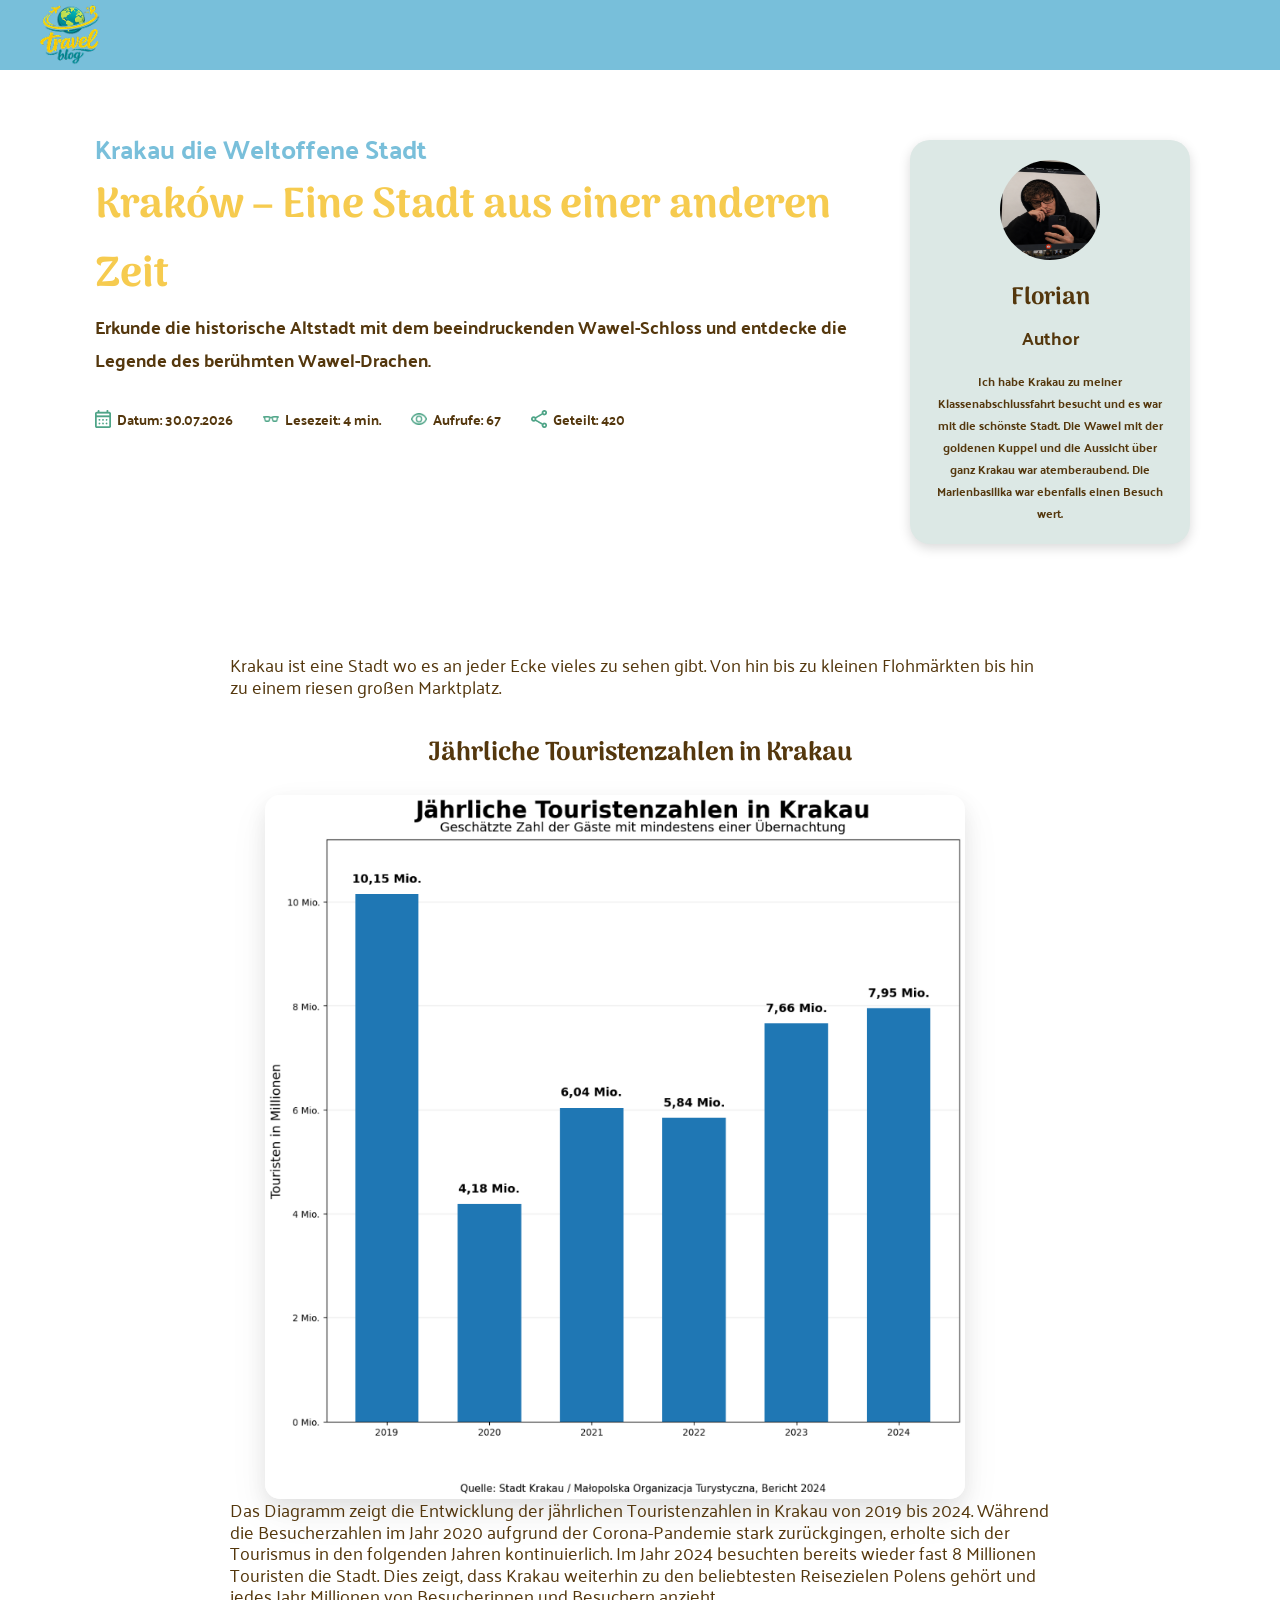
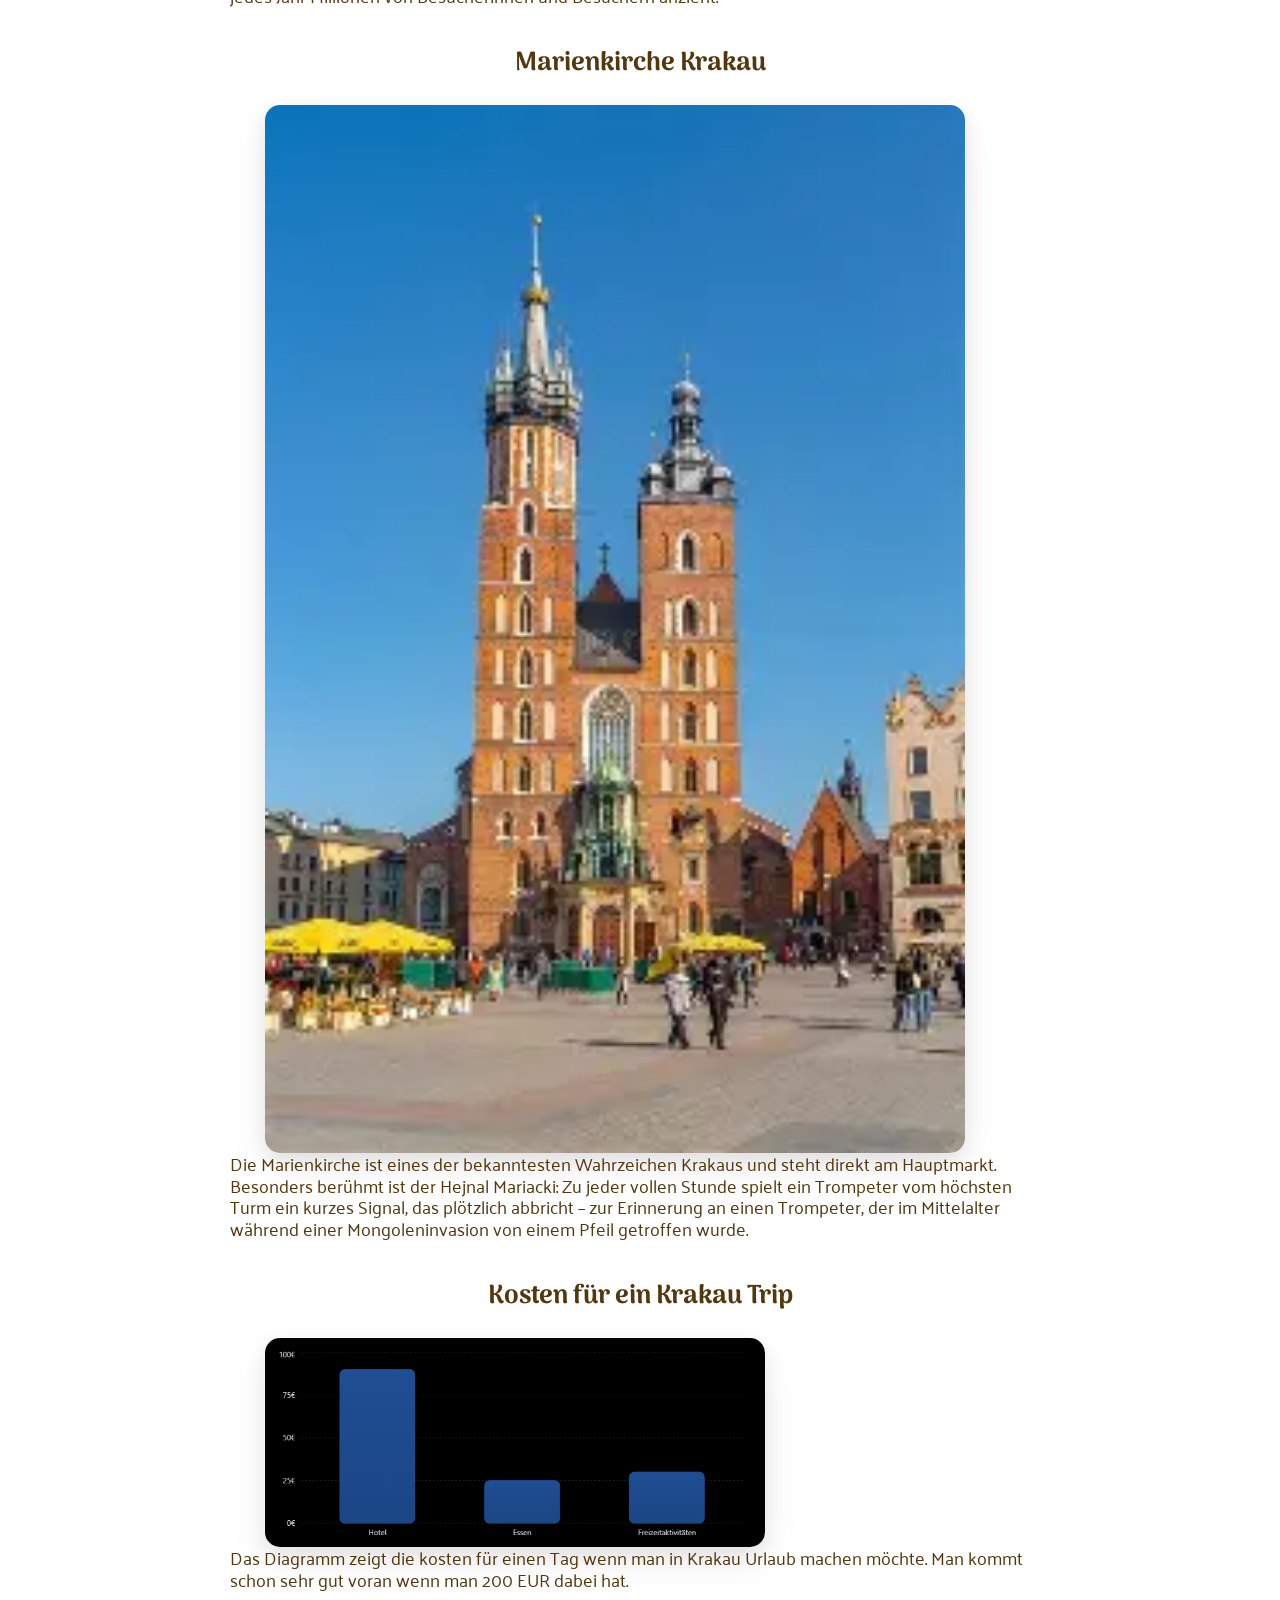
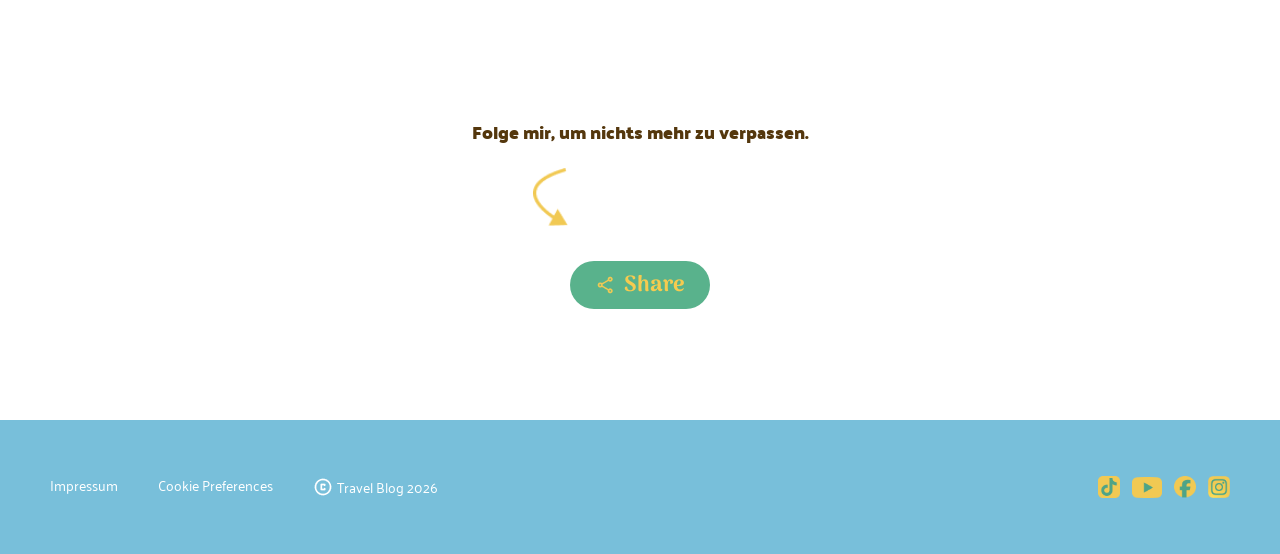
==== flo.html @ 86ec344c "changed flo css und html" ====
<!DOCTYPE html>
<html lang="de">


<header>
    <meta charset="UTF-8">
    <meta name="viewport" content="width=device-width, initial-scale=1.0">
    <title>Krackau</title>

    <link rel="stylesheet" href="flo.css">

    <img src="./assets/icons/travel-logo.png" alt="travel-logo">
    
    <nav class="header-nav">
        <a href="#highlights">Highlights</a>
        <a href="#help">FAQ</a>
        <a href="#contact">Kontakt</a>
    </nav>
</header>

<body>

    <div class="top-content">

        <section class="info-section">

            <div class="krakaow">
                <p>Krakau die Weltoffene Stadt</p>
            </div>

            <div class="krakow-info">
                <h1>Kraków – Eine Stadt aus einer anderen Zeit</h1>

                <p>
                    Erkunde die historische Altstadt mit dem
                    beeindruckenden Wawel-Schloss und entdecke die Legende des
                    berühmten Wawel-Drachen.
                </p>
            </div>

            <div class="info">

                <div class="datum">
                    <img src="./assets/icons/calendar_month.png" alt="">
                    <span>Datum: 30.07.2026</span>
                </div>

                <div class="lesezeit">
                    <img src="./assets/icons/eyeglasses_2.png" alt="">
                    <span>Lesezeit: 4 min.</span>
                </div>

                <div class="aufrufe">
                    <img src="./assets/icons/visibility.png" alt="">
                    <span>Aufrufe: 67</span>
                </div>

                <div class="geteilt">
                    <img src="./assets/icons/sharegreen.png" alt="">
                    <span>Geteilt: 420</span>
                </div>

            </div>

        </section>

        <div class="author-card">

            <img src="./assets/img/fk.png" alt="Autor">

            <h2>Florian</h2>

            <p class="author-job">Author</p>

            <p class="author-text">
                Ich habe Krakau zu meiner Klassenabschlussfahrt besucht und es war mit die schönste Stadt. Die Wawel mit
                der goldenen Kuppel und die Aussicht über ganz Krakau war atemberaubend. Die Marienbasilika war
                ebenfalls
                einen Besuch wert.
            </p>

        </div>

    </div>

    <main class="reisebericht">

        <p>
            Krakau ist eine Stadt wo es an jeder Ecke vieles zu sehen gibt. Von hin bis zu kleinen Flohmärkten bis hin
            zu einem riesen großen Marktplatz.
        </p>

        <h2>Jährliche Touristenzahlen in Krakau</h2>

        <img class="reisebild-one" src="./assets/img/diagram-polen.png" alt="Diagramm zu den Regenzeiten">

        <p>
            Das Diagramm zeigt die Entwicklung der jährlichen Touristenzahlen in Krakau von 2019 bis 2024. Während die
            Besucherzahlen im Jahr 2020 aufgrund der Corona-Pandemie stark zurückgingen, erholte sich der Tourismus in
            den folgenden Jahren kontinuierlich. Im Jahr 2024 besuchten bereits wieder fast 8 Millionen Touristen die
            Stadt. Dies zeigt, dass Krakau weiterhin zu den beliebtesten Reisezielen Polens gehört und jedes Jahr
            Millionen von Besucherinnen und Besuchern anzieht.
        </p>

        <h2>Marienkirche Krakau</h2>
        <img class="reisebild-two" src="./assets/img/kirche.webp" alt="Beliebte Strandaktivitäten">
        <p>
            Die Marienkirche ist eines der bekanntesten Wahrzeichen Krakaus und steht direkt am Hauptmarkt. Besonders
            berühmt ist der Hejnal Mariacki: Zu jeder vollen Stunde spielt ein Trompeter vom höchsten Turm ein kurzes
            Signal, das plötzlich abbricht – zur Erinnerung an einen Trompeter, der im Mittelalter während einer
            Mongoleninvasion von einem Pfeil getroffen wurde.
        </p>

        <h2>Kosten für ein Krakau Trip</h2>
        <img class="reisebild-three" src="./assets/img/diagram-kosten.png" alt="Unterkunftskosten">

        <p>
            Das Diagramm zeigt die kosten für einen Tag wenn man in Krakau Urlaub machen möchte. Man kommt schon sehr
            gut voran wenn man 200 EUR dabei hat.
        </p>

    </main>

    <main>
        <div class="share-section">

            <h2 class="share-title">
                Folge mir, um nichts mehr zu verpassen.
            </h2>

            <div class="share-arrow">
                <img src="./assets/icons/pfeil.png" alt="Pfeil">
            </div>

            <input type="checkbox" id="share-toggle">

            <label for="share-toggle" class="share-button">
                <img src="./assets/icons/share.png" alt="Share">
                <span>Share</span>
            </label>

            <div class="social-icons">

                <a href="https://www.linkedin.com/" target="_blank" class="social-link">
                    LinkedIn
                </a>

                <a href="https://wa.me/" target="_blank" class="social-link">
                    WhatsApp
                </a>

            </div>

        </div>

    </main>


    <footer class="footer-mob">

        <div class="footer-text">
            <p>Impressum</p>

            <p>Cookie Preferences</p>

            <p class="copyright-text">
                <img src="./assets/icons/copyright.png" alt="Copyright">

                Travel Blog 2026
            </p>
        </div>

        <div class="social-icons-one">
            <img src="./assets/icons/Tiktok_icon 1.png" alt="tikTok">

            <img class="youtube" src="./assets/icons/youtube.png" alt="YouTube">

            <img src="./assets/icons/facebook.png" alt="Facebook">

            <img src="./assets/icons/Instagram_logo_2016 1.png" alt="Instagram">
        </div>

    </footer>

    <footer class="footer">
        <div class="icons">

            <a href="#home">
                <img src="./assets/icons/Home-mobile.png" alt="Startseite">
            </a>

            <a href="#highlights">
                <img src="./assets/icons/rocket_launch-mobile.png" alt="Höhepunkte">
            </a>

            <a href="#help">
                <img src="./assets/icons/live_help-mobile.png" alt="Häufige Fragen">
            </a>

            <a href="#contact">
                <img src="./assets/icons/person_pin-mobile.png" alt="Kontakt">
            </a>

        </div>
    </footer>


</body>

</html>
---- flo.css ----
@font-face {
    font-family: "Arima";
    src: url("./assets/fonts/arima-v7-latin-700.woff2") format("woff2");
    font-style: normal;
    font-weight: 700;
}

@font-face {
    font-family: "Palanquin Dark";
    src: url("./assets/fonts/palanquin-dark-v17-latin-regular.woff2") format("woff2");
    font-style: normal;
    font-weight: 400;
}

@font-face {
    font-family: "Palanquin Dark";
    src: url("./assets/fonts/palanquin-dark-v17-latin-700.woff2") format("woff2");
    font-style: normal;
    font-weight: 700;
}

@font-face {
    font-display: swap;
    font-family: "Palanquin";
    font-style: normal;
    font-weight: 400;
    src: url('./assets/fonts/palanquin-v17-latin-regular.woff2') format('woff2');
}



* {
    margin: 0;
    box-sizing: border-box;
}



body {
    padding-bottom: 88px;
}



html {
    scroll-behavior: smooth;
}

header {
    background-color: rgba(75, 169, 206, 0.747);
    height: 70px;
    display: flex;
    align-items: center;
    justify-content: center;
    width: 100vh;
}

header img {
    width: 56px;
    height: 56px;
}



.info-section {
    display: flex;
    align-items: flex-start;
    max-width: 370px;
    flex-direction: column;
    margin-top: 15px;
    margin-left: 5px;
}

.krakaow {
    color: rgba(75, 169, 206, 0.747);
    font-family: "Palanquin Dark";
    font-weight: 300;
    font-size: 20px;
}

.krakow-info h1 {
    color: #f6cb4f;
    font-family: "Arima";
    font-style: normal;
    font-weight: 700;
    font-size: 30px;
}

.krakow-info p {
    color: #54370D;
    font-family: "Palanquin Dark";
    font-weight: 400;
    font-size: 14px;
    font-style: normal;
}

.info {
    display: flex;
    flex-wrap: wrap;
    margin-top: 30px;
    color: #54370D;
    font-family: "Palanquin Dark";
    font-weight: 400;
    font-size: 10px;
    gap: 12px 20px;
}

.datum,
.lesezeit,
.aufrufe,
.geteilt {
    display: flex;
    align-items: center;
}

.datum img,
.lesezeit img,
.aufrufe img,
.geteilt img {
    width: 16px;
    height: 18px;
    margin-right: 6px;
    object-fit: contain;
}

.author-card {
    width: 340px;
    margin: 30px auto;
    background-color: #dce8e5;
    border-radius: 20px;
    margin-top: 30px;
    padding: 16px 8px 16px 8px;
    text-align: center;
    gap: 16px;
    align-self: center;
    box-shadow: 0 4px 12px rgba(0, 0, 0, 0.15);
}

.author-card img {
    width: 110px;
    height: 110px;
    border-radius: 50%;
}

.author-card h2 {
    margin-top: 14px;
    font-family: "Arima";
    font-size: 22px;
    color: #54370D;
}

.author-job {
    font-family: "Palanquin Dark";
    font-size: 18px;
    color: #54370D;
    margin-top: 4px;
}

.author-text {
    margin-top: 16px;
    font-family: "Palanquin Dark";
    font-size: 10px;
    color: #54370D;
}

.reisebericht {
    width: 100%;
    max-width: 375px;
    margin: auto;
    padding: 20px 16px;
}

.reisebericht p {
    font-size: 12px;
    margin-bottom: 18px;
}

.reisebericht h2 {
    font-size: 14px;
    text-align: center;
    margin-bottom: 14px;
}

.reisebild {
    display: block;
    width: 100%;
    border-radius: 18px;
    margin-bottom: 20px;
}

.reisebild-one {
    height: 232px;
    width: 345px;
    box-shadow:
        0 8px 20px rgba(0, 0, 0, 0.08),
        0 16px 40px rgba(0, 0, 0, 0.06);
    border-radius: 15px;
    margin-bottom: 15px;
}

.reisebild-two {
    display: flex;
    align-items: center;
    padding-left: 25%;
    padding-top: 30px;
    box-shadow:
        0 8px 20px rgba(0, 0, 0, 0.08),
        0 16px 40px rgba(0, 0, 0, 0.06);
    border-radius: 15px;
    margin-bottom: 15px;
}

.reisebild-three {
    width: 200px;
    height: 150px;
    display: flex;
    margin-bottom: 15px;
    padding-left: 10%;
    margin-top: 40px;
    margin-left: 50px;
    box-shadow:
        0 8px 20px rgba(0, 0, 0, 0.08),
        0 16px 40px rgba(0, 0, 0, 0.06);
    border-radius: 15px;
}

.reisebericht p {
    font-family: "Palanquin";
    font-size: 16px;
    color: #54370D;
    font-weight: 400;
    line-height: 120%;
}

.reisebericht h2 {
    font-family: "Arima";
    font-size: 20px;
    color: #54370D;
    font-weight: 600;
}

.share-section {
    margin-top: 40px;
    text-align: center;
}

.share-title {
    font-family: "Palanquin Dark";
    color: #54370D;
    font-size: 16px;
    margin-bottom: 20px;
}

#share-toggle {
    display: none;
}

.share-button {
    width: 140px;
    height: 48px;
    background: #59B28C;
    border-radius: 30px;

    display: flex;
    align-items: center;
    justify-content: center;
    gap: 8px;

    margin: 60px auto;

    transition: .3s;
}

.share-button img {
    width: 20px;
    height: 20px;
}

.share-button span {
    color: #F6CB4F;
    font-family: "Arima";
    font-size: 22px;
}

.social-icons {
    display: flex;
    justify-content: center;
    gap: 18px;

    margin-top: 15px;

    opacity: 0;
    transform: translateY(-15px);
    pointer-events: none;

    transition: .3s;
}

.social-icons a {
    font-family: "Arima";
}

.social-item {
    text-decoration: none;
    color: #84b259;
    font-weight: bold;
}

.social-icons img:hover {
    transform: scale(1.15);
}

#share-toggle:checked~.social-icons {
    opacity: 1;
    transform: translateY(0);
}

.share-section {
    margin-top: 40px;
    text-align: center;
    position: relative;
}

.share-arrow {
    display: flex;
    padding-left: 300px;

}

.share-arrow img {
    width: 30px;
}

.footer {
    position: fixed;
    right: 0;
    bottom: 0;
    left: 0;
    z-index: 1000;

    width: 100%;
    height: 88px;
    background-color: #f6cb4f;

    display: flex;
    align-items: center;
    justify-content: center;
}

.icons {
    display: flex;
    align-items: center;
    justify-content: center;
    gap: 25px;
}

.icons a {
    width: 40px;
    height: 40px;
}

.icons img {
    width: 40px;
    height: 40px;
    display: block;
    object-fit: contain;
}

.footer-mob {
    width: 100%;

    min-height: 134px;
    margin: 0 auto;
    padding: 30px 24px;

    background-color: rgba(75, 169, 206, 0.747);
    color: #ffffff;

    display: flex;
    align-items: flex-end;
    justify-content: space-between;
    gap: 16px;
}

.footer-mob p {
    font-family: "Palanquin";
    font-style: normal;
    font-weight: 400;
}

.footer-text {
    display: flex;
    flex-direction: column;
    gap: 4px;
}

.footer-text p {
    font-size: 16px;
    line-height: 1.2;
}

.copyright-text {
    display: flex;
    align-items: center;
    gap: 4px;
    white-space: nowrap;
}

.copyright-text img {
    width: 20px;
    height: 20px;
    object-fit: contain;
}

.social-icons-one {
    display: flex;
    align-items: center;
    gap: 12px;
}

.social-icons-one img {
    width: 24px;
    height: 24px;
    object-fit: contain;
}

.social-icons-one .youtube {
    width: 32px;
}

@media screen and (min-width: 768px) and (max-width: 1280px) {

    body {
        padding-bottom: 0;
    }

    header {
        width: 100%;
        height: 70px;
        padding: 0 40px;

        display: flex;
        align-items: center;
        justify-content: space-between;
    }

    header img {
        width: 60px;
        height: 60px;
    }

    .header-nav {
        display: none;
        gap: 30px;
    }

    .header-nav a {
        text-decoration: none;
        color: white;
        font-family: "Palanquin Dark";
        font-size: 15px;
    }

    .top-content {
        width: 100%;
        max-width: 1180px;

        margin: 40px auto;

        padding-left: 40px;
        padding-right: 40px;

        display: flex;
        justify-content: space-between;
        align-items: flex-start;

        gap: 50px;
    }

    .info-section {
        width: 70%;
        max-width: none;
        padding: 0;
    }

    .krakaow {
        font-size: 26px;
    }

    .krakow-info h1 {
        font-size: 42px;
    }

    .krakow-info p {
        font-size: 18px;
    }

    .info {
        font-size: 14px;
        gap: 20px 30px;
    }

    .author-card {
        width: 280px;
        padding: 20px;
        flex-shrink: 0;
    }

    .author-card img {
        width: 100px;
        height: 100px;
    }

    .author-card h2 {
        font-size: 24px;
    }

    .author-job {
        font-size: 18px;
    }

    .author-text {
        font-size: 12px;
    }

    .reisebericht {

        width: 100%;
        max-width: 900px;

        margin: auto;

        padding: 40px;
    }

    .reisebericht h2 {
        font-size: 26px;
        margin-bottom: 20px;
        text-align: center;
    }

    .reisebericht p {
        font-size: 18px;
        margin-bottom: 35px;
    }

    .reisebild-one,
    .reisebild-two,
    .reisebild-three {

        display: block;

        width: 100%;
        max-width: 700px;

        height: auto;

        margin: auto 35px;

        padding: 0;
    }

    .reisebild-three {
        max-width: 500px;
    }

    .share-section {

        width: 100%;
        max-width: 900px;

        margin: 50px auto;

        text-align: center;
    }

    .share-title {
        font-size: 18px;
    }

    .share-button {
        margin: 35px auto;
    }

    .share-arrow {

        display: flex;
        justify-content: center;

        padding-left: 0;

        transform: translateX(-90px);
    }

    .share-arrow img {
        width: 35px;
    }

    .footer {
        display: none;
    }

    .footer-mob {

        width: 100%;

        padding: 30px 50px;

        display: flex;
        align-items: center;
        justify-content: space-between;
    }

    .footer-text {

        display: flex;
        flex-direction: row;

        gap: 40px;
    }

    .footer-text p {
        font-size: 14px;
    }

    .social-icons-one img {
        width: 22px;
        height: 22px;
    }

    .social-icons-one .youtube {
        width: 30px;
    }
}

@media screen and (min-width: 1281px) and (max-width: 1440px) {

    body {
        width: 100%;
        padding-bottom: 0;
    }

    header {
        width: 100%;
        height: 90px;

        display: flex;
        align-items: center;
        justify-content: flex-start;

        padding-left: 30px;
        padding-right: 30px;
    }

    header img {
        width: 70px;
        height: 70px;
        flex-shrink: 0;
    }

    .header-nav {
        display: flex;
        align-items: center;

        margin-left: 35px;
        gap: 40px;
    }

    .header-nav a {
        text-decoration: none;
        color: white;
        font-family: "Palanquin Dark";
        font-size: 18px;
    }

    .top-content {
        width: 100%;
        max-width: 1280px;

        margin-left: auto;
        margin-right: auto;
        margin-top: 55px;
        margin-bottom: 50px;

        padding-left: 70px;
        padding-right: 70px;

        display: flex;
        align-items: flex-start;
        justify-content: space-between;
        gap: 65px;
    }

    .info-section {
        width: calc(100% - 370px);
        max-width: none;

        margin-left: 0;
        padding-left: 0;
        padding-right: 0;
    }

    .krakaow {
        font-size: 28px;
    }

    .krakow-info h1 {
        font-size: 50px;
    }

    .krakow-info p {
        font-size: 20px;
    }

    .info {
        margin-top: 25px;
        font-size: 15px;
        gap: 18px 30px;
    }

    .datum img,
    .lesezeit img,
    .aufrufe img,
    .geteilt img {
        width: 18px;
        height: 18px;
    }

    .author-card {
        width: 330px;
        padding: 25px 20px;
        flex-shrink: 0;
    }

    .author-card img {
        width: 120px;
        height: 120px;
    }

    .author-card h2 {
        margin-top: 12px;
        font-size: 28px;
    }

    .author-job {
        margin-top: 5px;
        font-size: 20px;
    }

    .author-text {
        margin-top: 14px;
        font-size: 14px;
    }

    .reisebericht {
        width: 100%;
        max-width: 1100px;

        margin-left: auto;
        margin-right: auto;

        padding-left: 60px;
        padding-right: 60px;
        padding-top: 40px;
        padding-bottom: 50px;
    }

    .reisebericht h2 {
        font-size: 30px;
        text-align: center;

        margin-bottom: 22px;
    }

    .reisebericht p {
        font-size: 20px;
        margin-bottom: 40px;
    }

    .reisebild-one {
        display: block;

        width: 100%;
        max-width: 800px;
        height: auto;

        margin-left: auto;
        margin-right: auto;
        margin-top: 20px;
        margin-bottom: 45px;
    }

    .reisebild-two {
        display: block;

        width: 100%;
        max-width: 750px;
        height: auto;

        margin-left: auto;
        margin-right: auto;
        margin-top: 20px;
        margin-bottom: 45px;
    }

    .reisebild-three {
        display: block;

        width: 100%;
        max-width: 650px;
        height: auto;

        margin-left: auto;
        margin-right: auto;
        margin-top: 20px;
        margin-bottom: 45px;
    }

    .share-section {
        width: 100%;
        max-width: 1100px;

        margin-left: auto;
        margin-right: auto;
        margin-top: 55px;
        margin-bottom: 55px;

        padding-left: 60px;
        padding-right: 60px;

        text-align: center;
    }

    .share-title {
        font-size: 20px;
        margin-bottom: 20px;
    }

    .share-arrow {
        display: flex;
        justify-content: center;
        padding-left: 0;
        transform: translateX(-110px);
    }

    .share-arrow img {
        width: 40px;
    }

    .share-button {
        width: 140px;
        height: 48px;

        margin-left: auto;
        margin-right: auto;
        margin-top: 10px;
        margin-bottom: 20px;
    }

    .share-button span {
        font-size: 22px;
    }

    .footer {
        display: none;
    }

    .footer-mob {
        width: 100%;
        min-height: 110px;

        padding-left: 70px;
        padding-right: 70px;
        padding-top: 30px;
        padding-bottom: 30px;

        align-items: center;
        justify-content: space-between;
    }

    .footer-text {
        display: flex;
        flex-direction: row;
        align-items: center;
        gap: 55px;
        flex-direction: row-reverse;
    }

    .footer-text p {
        font-size: 15px;
    }

    .copyright-text img {
        width: 18px;
        height: 18px;
    }

    .social-icons-one {
        display: flex;
        align-items: center;
        gap: 15px;
    }

    .social-icons-one img {
        width: 24px;
        height: 24px;
    }

    .social-icons-one .youtube {
        width: 32px;
    }

}
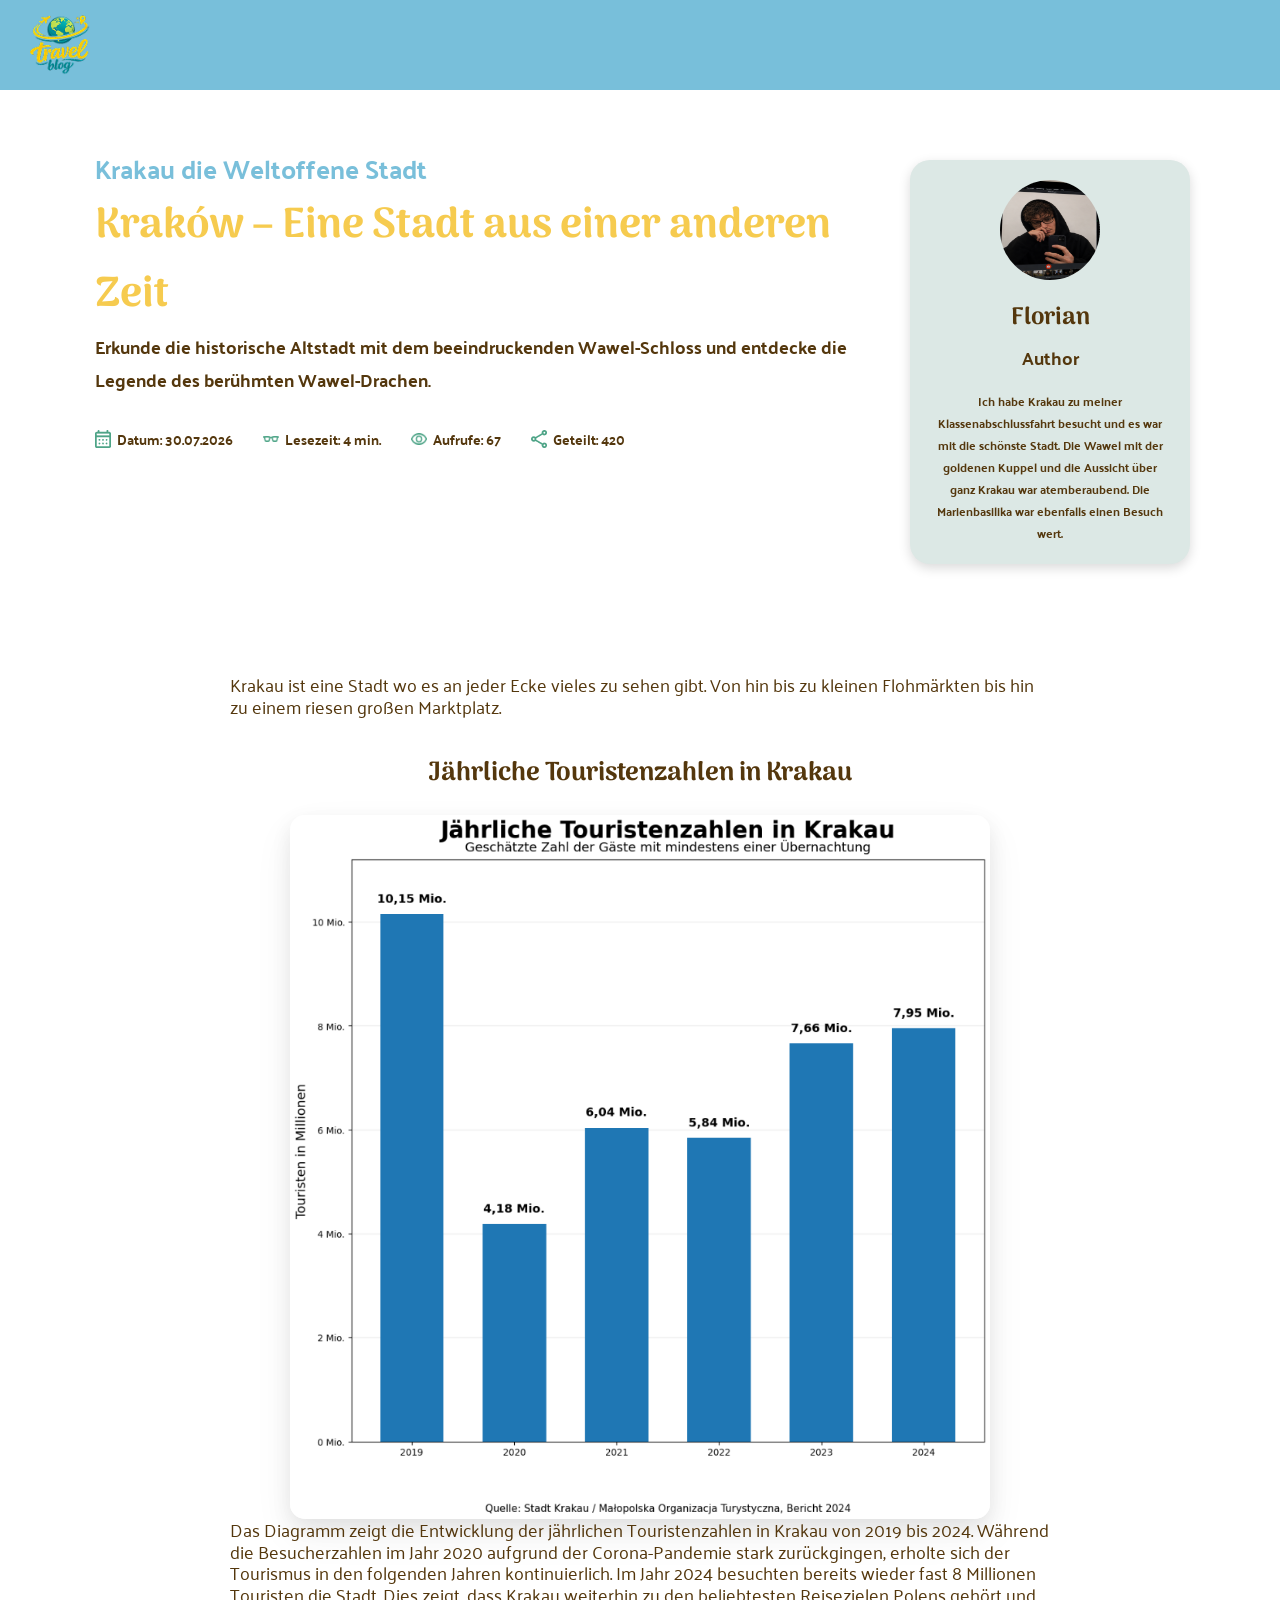
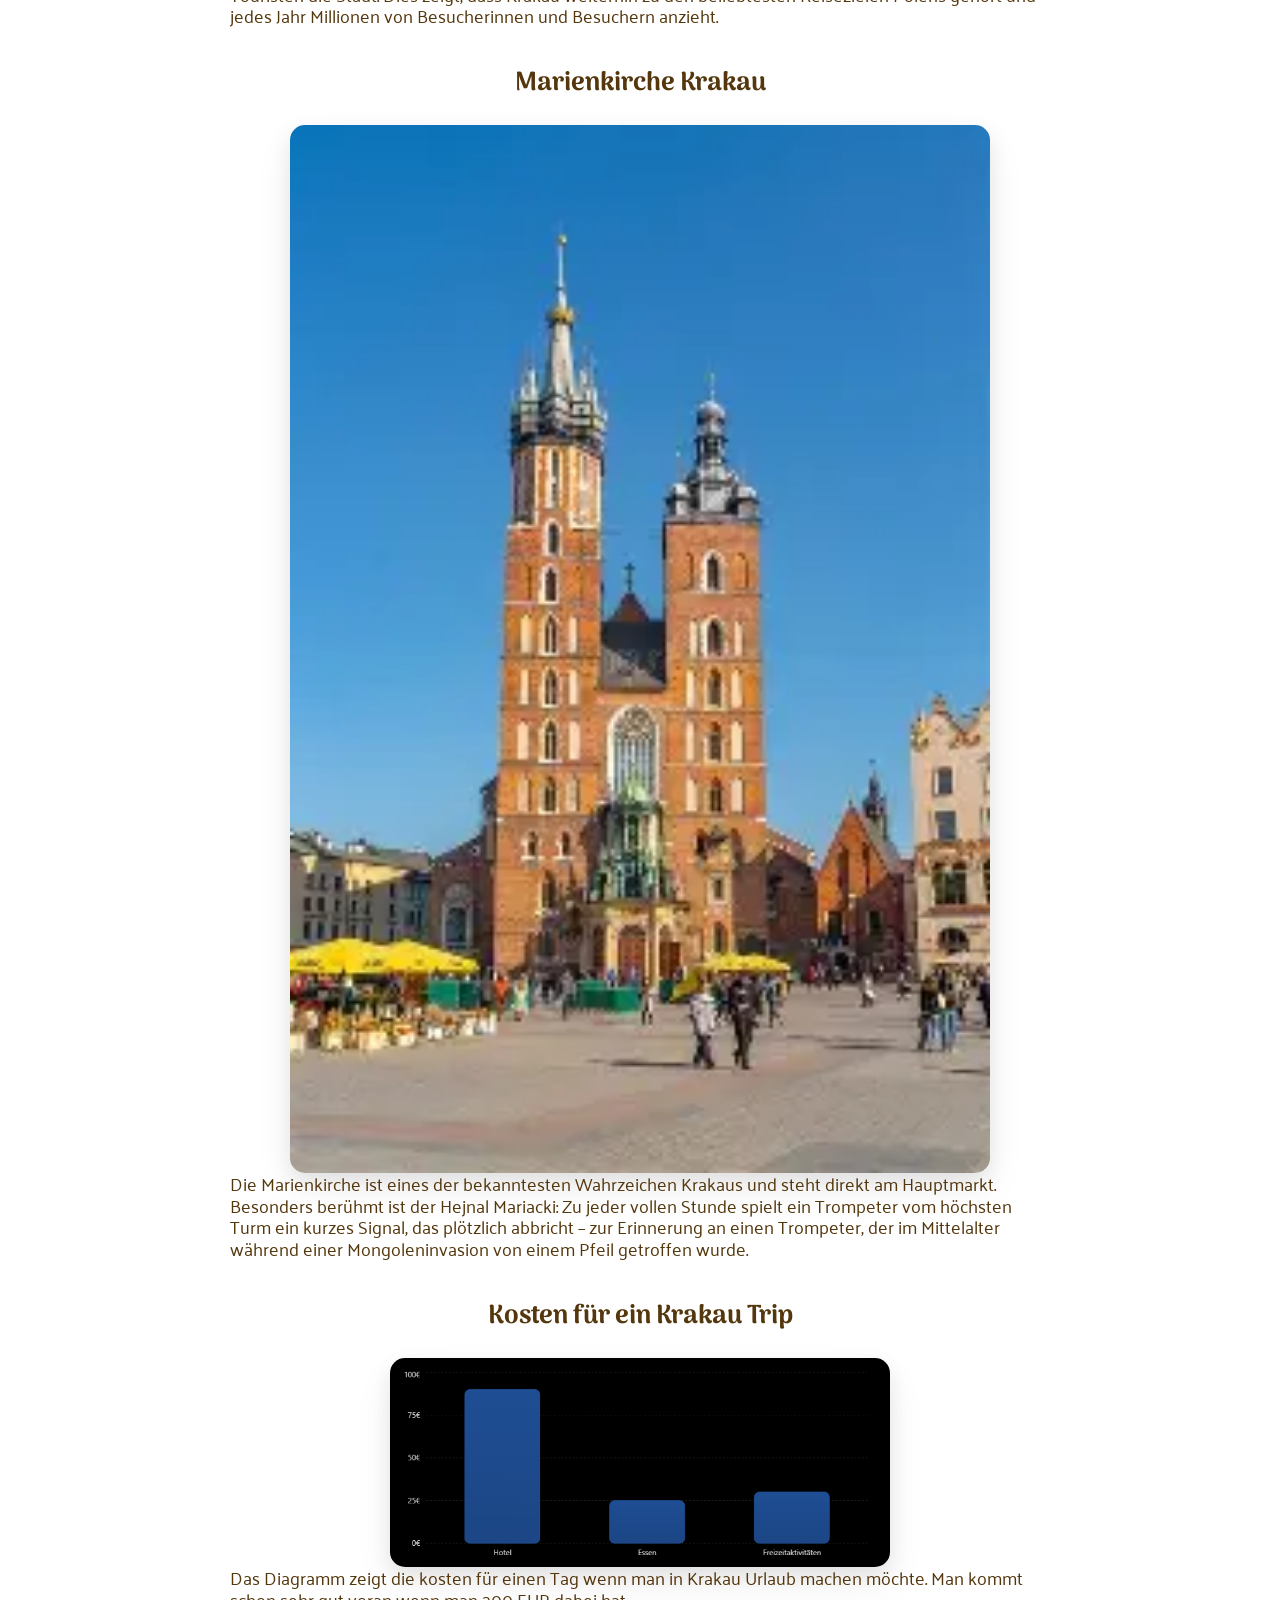
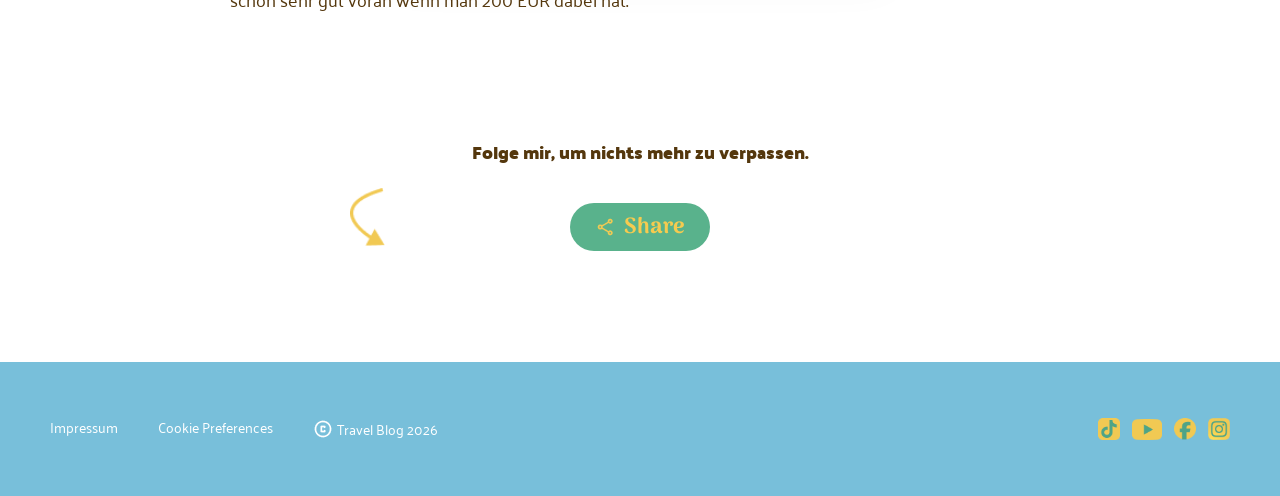
==== commit 12b8f273: "updated Css" ====
--- a/flo.html
+++ b/flo.html
@@ -1,16 +1,19 @@
 <!DOCTYPE html>
 <html lang="de">
 
-
-<header>
+<head>
     <meta charset="UTF-8">
     <meta name="viewport" content="width=device-width, initial-scale=1.0">
     <title>Krackau</title>
 
     <link rel="stylesheet" href="flo.css">
 
+
+</head>
+
+<header>
     <img src="./assets/icons/travel-logo.png" alt="travel-logo">
-    
+
     <nav class="header-nav">
         <a href="#highlights">Highlights</a>
         <a href="#help">FAQ</a>
--- a/flo.css
+++ b/flo.css
@@ -49,10 +49,15 @@
 header {
     background-color: rgba(75, 169, 206, 0.747);
     height: 70px;
+    padding: 32px max(50% - 720px, 120px);
+    width: 100%;
+    height: 90px;
     display: flex;
     align-items: center;
     justify-content: center;
-    width: 100vh;
+    padding-left: 30px;
+    padding-right: 30px;
+    gap: 30px;
 }
 
 header img {
@@ -60,7 +65,13 @@
     height: 56px;
 }
 
-
+.header-nav a {
+    text-decoration: none;
+    color: white;
+    font-family: "Palanquin Dark";
+    font-size: 15px;
+    display: none;
+}
 
 .info-section {
     display: flex;
@@ -168,6 +179,10 @@
     max-width: 375px;
     margin: auto;
     padding: 20px 16px;
+    justify-content: center;
+    align-items: center;
+    display: flex;
+    flex-direction: column;
 }
 
 .reisebericht p {
@@ -182,10 +197,11 @@
 }
 
 .reisebild {
-    display: block;
+    display: flex;
     width: 100%;
     border-radius: 18px;
     margin-bottom: 20px;
+
 }
 
 .reisebild-one {
@@ -201,8 +217,7 @@
 .reisebild-two {
     display: flex;
     align-items: center;
-    padding-left: 25%;
-    padding-top: 30px;
+
     box-shadow:
         0 8px 20px rgba(0, 0, 0, 0.08),
         0 16px 40px rgba(0, 0, 0, 0.06);
@@ -215,7 +230,7 @@
     height: 150px;
     display: flex;
     margin-bottom: 15px;
-    padding-left: 10%;
+
     margin-top: 40px;
     margin-left: 50px;
     box-shadow:
@@ -323,8 +338,8 @@
 
 .share-arrow {
     display: flex;
-    padding-left: 300px;
-
+    position: absolute;
+    left: 250px;
 }
 
 .share-arrow img {
@@ -436,12 +451,13 @@
 
     header {
         width: 100%;
-        height: 70px;
-        padding: 0 40px;
-
+        height: 90px;
         display: flex;
         align-items: center;
-        justify-content: space-between;
+        justify-content: flex-start;
+        padding-left: 30px;
+        padding-right: 30px;
+        gap: 30px
     }
 
     header img {
@@ -449,16 +465,16 @@
         height: 60px;
     }
 
-    .header-nav {
+    /* header-nav {
         display: none;
-        gap: 30px;
-    }
+    } */
 
     .header-nav a {
         text-decoration: none;
         color: white;
         font-family: "Palanquin Dark";
         font-size: 15px;
+        display: none;
     }
 
     .top-content {
@@ -642,14 +658,10 @@
 
     header {
         width: 100%;
-        height: 90px;
-
+        height: 70px;
+        padding: 0 40px;
         display: flex;
         align-items: center;
-        justify-content: flex-start;
-
-        padding-left: 30px;
-        padding-right: 30px;
     }
 
     header img {
@@ -728,7 +740,7 @@
 
     .author-card {
         width: 330px;
-        padding: 25px 20px;
+        padding: 30px 20px;
         flex-shrink: 0;
     }
 
@@ -910,4 +922,287 @@
         width: 32px;
     }
 
+}
+
+@media screen and (min-width: 1441px) {
+
+    .top-content,
+    .reisebericht,
+    .share-section,
+    .footer-mob {
+        width: 100%;
+        max-width: 1440px;
+
+        margin-left: auto;
+        margin-right: auto;
+    }
+
+    .header-content,
+    .page-content,
+    .footer-mob {
+        width: 100%;
+        max-width: 100%;
+        margin: 0 auto;
+        align-items: center;
+    }
+
+    body {
+        width: 100%;
+        padding-bottom: 0;
+    }
+
+    header {
+        width: 100%;
+        height: 90px;
+        display: flex;
+        align-items: center;
+        justify-content: flex-start;
+        padding-left: 30px;
+        padding-right: 30px;
+    }
+
+    header img {
+        width: 70px;
+        height: 70px;
+        flex-shrink: 0;
+    }
+
+    .header-nav {
+        display: flex;
+        align-items: center;
+
+        margin-left: 35px;
+        gap: 40px;
+    }
+
+    .header-nav a {
+        text-decoration: none;
+        color: white;
+        font-family: "Palanquin Dark";
+        font-size: 18px;
+    }
+
+    .top-content {
+        width: 100%;
+        max-width: 1280px;
+
+        margin-left: auto;
+        margin-right: auto;
+        margin-top: 55px;
+        margin-bottom: 50px;
+
+        padding-left: 70px;
+        padding-right: 70px;
+
+        display: flex;
+        align-items: flex-start;
+        justify-content: space-between;
+        gap: 65px;
+    }
+
+    .info-section {
+        width: calc(100% - 370px);
+        max-width: none;
+
+        margin-left: 0;
+        padding-left: 0;
+        padding-right: 0;
+    }
+
+    .krakaow {
+        font-size: 28px;
+    }
+
+    .krakow-info h1 {
+        font-size: 50px;
+    }
+
+    .krakow-info p {
+        font-size: 20px;
+    }
+
+    .info {
+        margin-top: 25px;
+        font-size: 15px;
+        gap: 18px 30px;
+    }
+
+    .datum img,
+    .lesezeit img,
+    .aufrufe img,
+    .geteilt img {
+        width: 18px;
+        height: 18px;
+    }
+
+    .author-card {
+        width: 330px;
+        padding: 30px 20px;
+        flex-shrink: 0;
+    }
+
+    .author-card img {
+        width: 120px;
+        height: 120px;
+    }
+
+    .author-card h2 {
+        margin-top: 12px;
+        font-size: 28px;
+    }
+
+    .author-job {
+        margin-top: 5px;
+        font-size: 20px;
+    }
+
+    .author-text {
+        margin-top: 14px;
+        font-size: 14px;
+    }
+
+    .reisebericht {
+        width: 100%;
+        max-width: 1100px;
+
+        margin-left: auto;
+        margin-right: auto;
+
+        padding-left: 60px;
+        padding-right: 60px;
+        padding-top: 40px;
+        padding-bottom: 50px;
+    }
+
+    .reisebericht h2 {
+        font-size: 30px;
+        text-align: center;
+
+        margin-bottom: 22px;
+    }
+
+    .reisebericht p {
+        font-size: 20px;
+        margin-bottom: 40px;
+    }
+
+    .reisebild-one {
+        display: block;
+
+        width: 100%;
+        max-width: 800px;
+        height: auto;
+
+        margin-left: auto;
+        margin-right: auto;
+        margin-top: 20px;
+        margin-bottom: 45px;
+    }
+
+    .reisebild-two {
+        display: block;
+
+        width: 100%;
+        max-width: 750px;
+        height: auto;
+
+        margin-left: auto;
+        margin-right: auto;
+        margin-top: 20px;
+        margin-bottom: 45px;
+    }
+
+    .reisebild-three {
+        display: block;
+
+        width: 100%;
+        max-width: 650px;
+        height: auto;
+
+        margin-left: auto;
+        margin-right: auto;
+        margin-top: 20px;
+        margin-bottom: 45px;
+    }
+
+    .share-section {
+        width: 100%;
+        max-width: 1100px;
+
+        margin-left: auto;
+        margin-right: auto;
+        margin-top: 55px;
+        margin-bottom: 55px;
+
+        padding-left: 60px;
+        padding-right: 60px;
+
+        text-align: center;
+    }
+
+    .share-title {
+        font-size: 20px;
+        margin-bottom: 20px;
+    }
+
+    .share-arrow {
+        display: flex;
+        justify-content: center;
+        padding-left: 0;
+        transform: translateX(-110px);
+    }
+
+    .share-arrow img {
+        width: 40px;
+    }
+
+    .share-button {
+        width: 140px;
+        height: 48px;
+
+        margin-left: auto;
+        margin-right: auto;
+        margin-top: 10px;
+        margin-bottom: 20px;
+    }
+
+    .share-button span {
+        font-size: 22px;
+    }
+
+    .footer {
+        display: none;
+    }
+
+    .footer-text {
+        display: flex;
+        flex-direction: row;
+        align-items: center;
+        gap: 60px;
+    }
+
+    .footer-text p {
+        font-size: 18px;
+    }
+
+    .copyright-text img {
+        width: 22px;
+        height: 22px;
+    }
+
+    .social-icons-one {
+        display: flex;
+        align-items: center;
+        gap: 18px;
+    }
+
+    .social-icons-one img {
+        width: 30px;
+        height: 30px;
+    }
+
+    .social-icons-one .youtube {
+        width: 38px;
+        height: auto;
+    }
 }
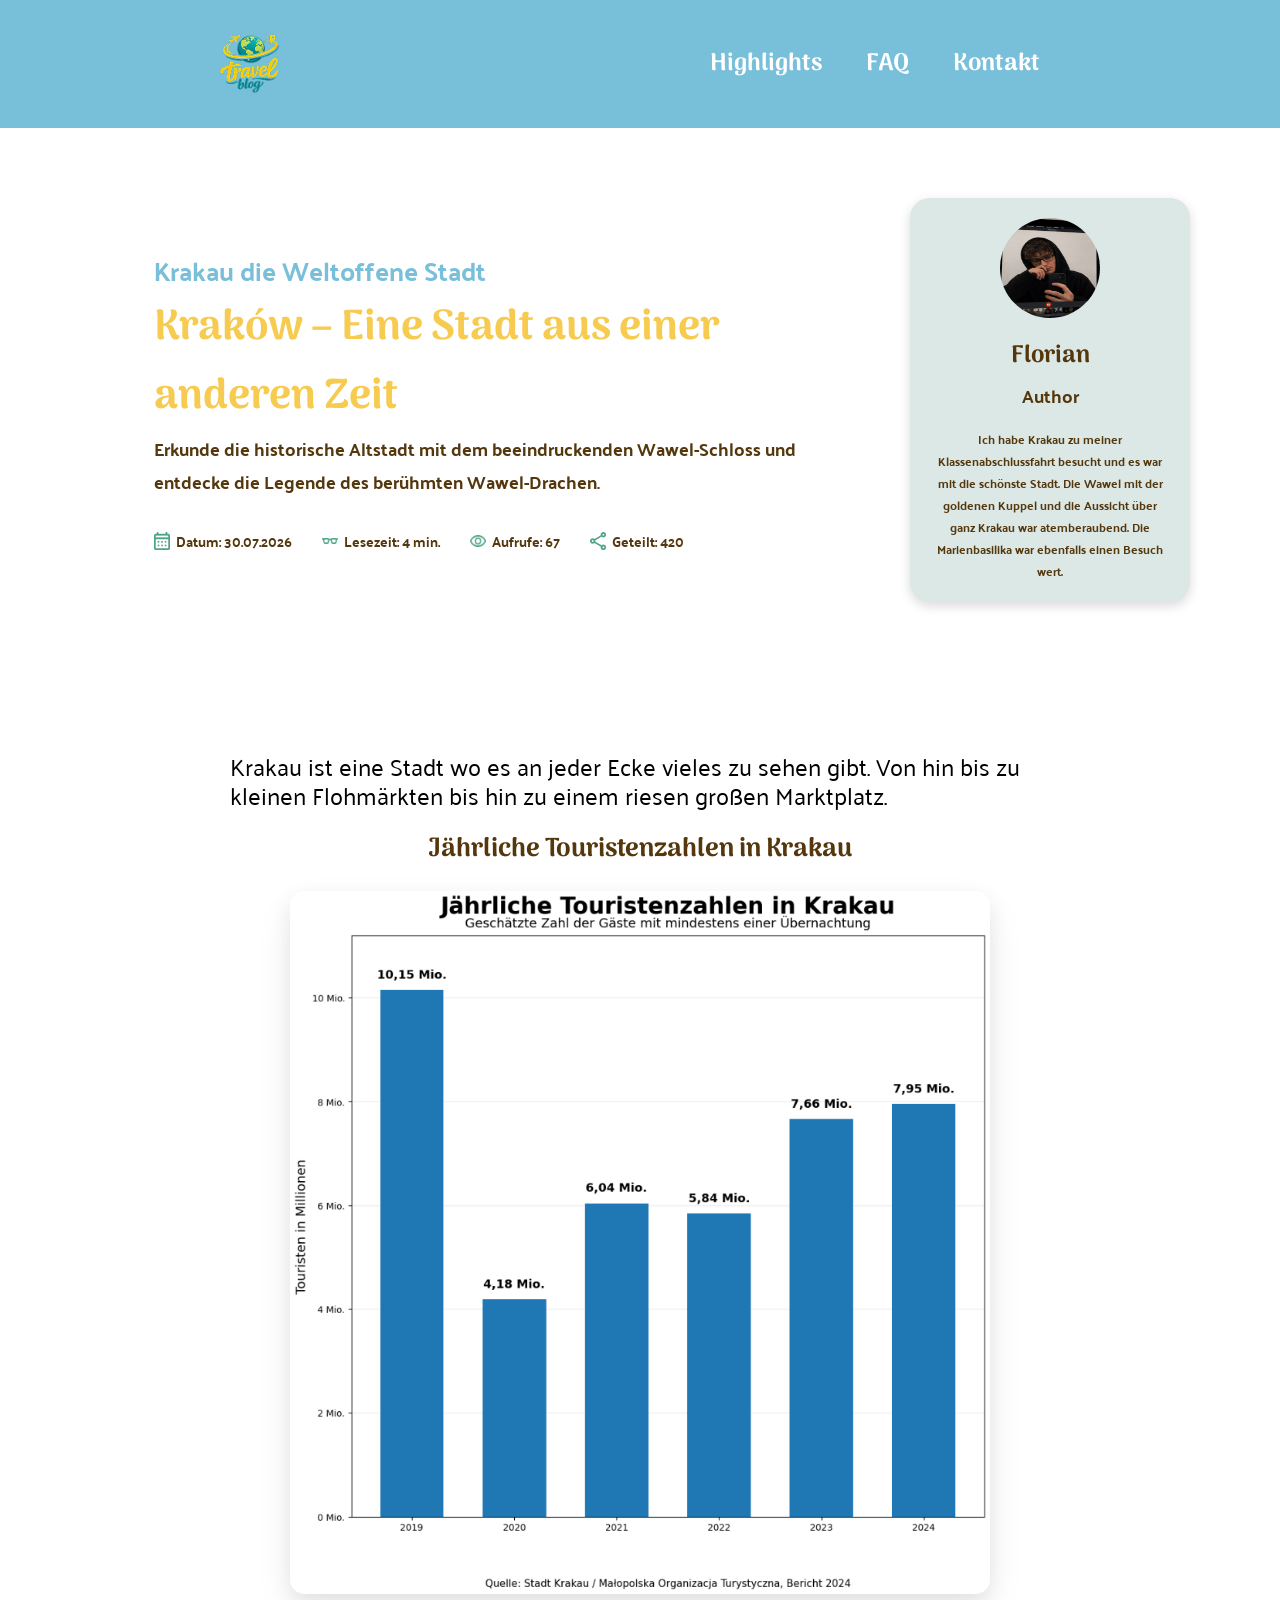
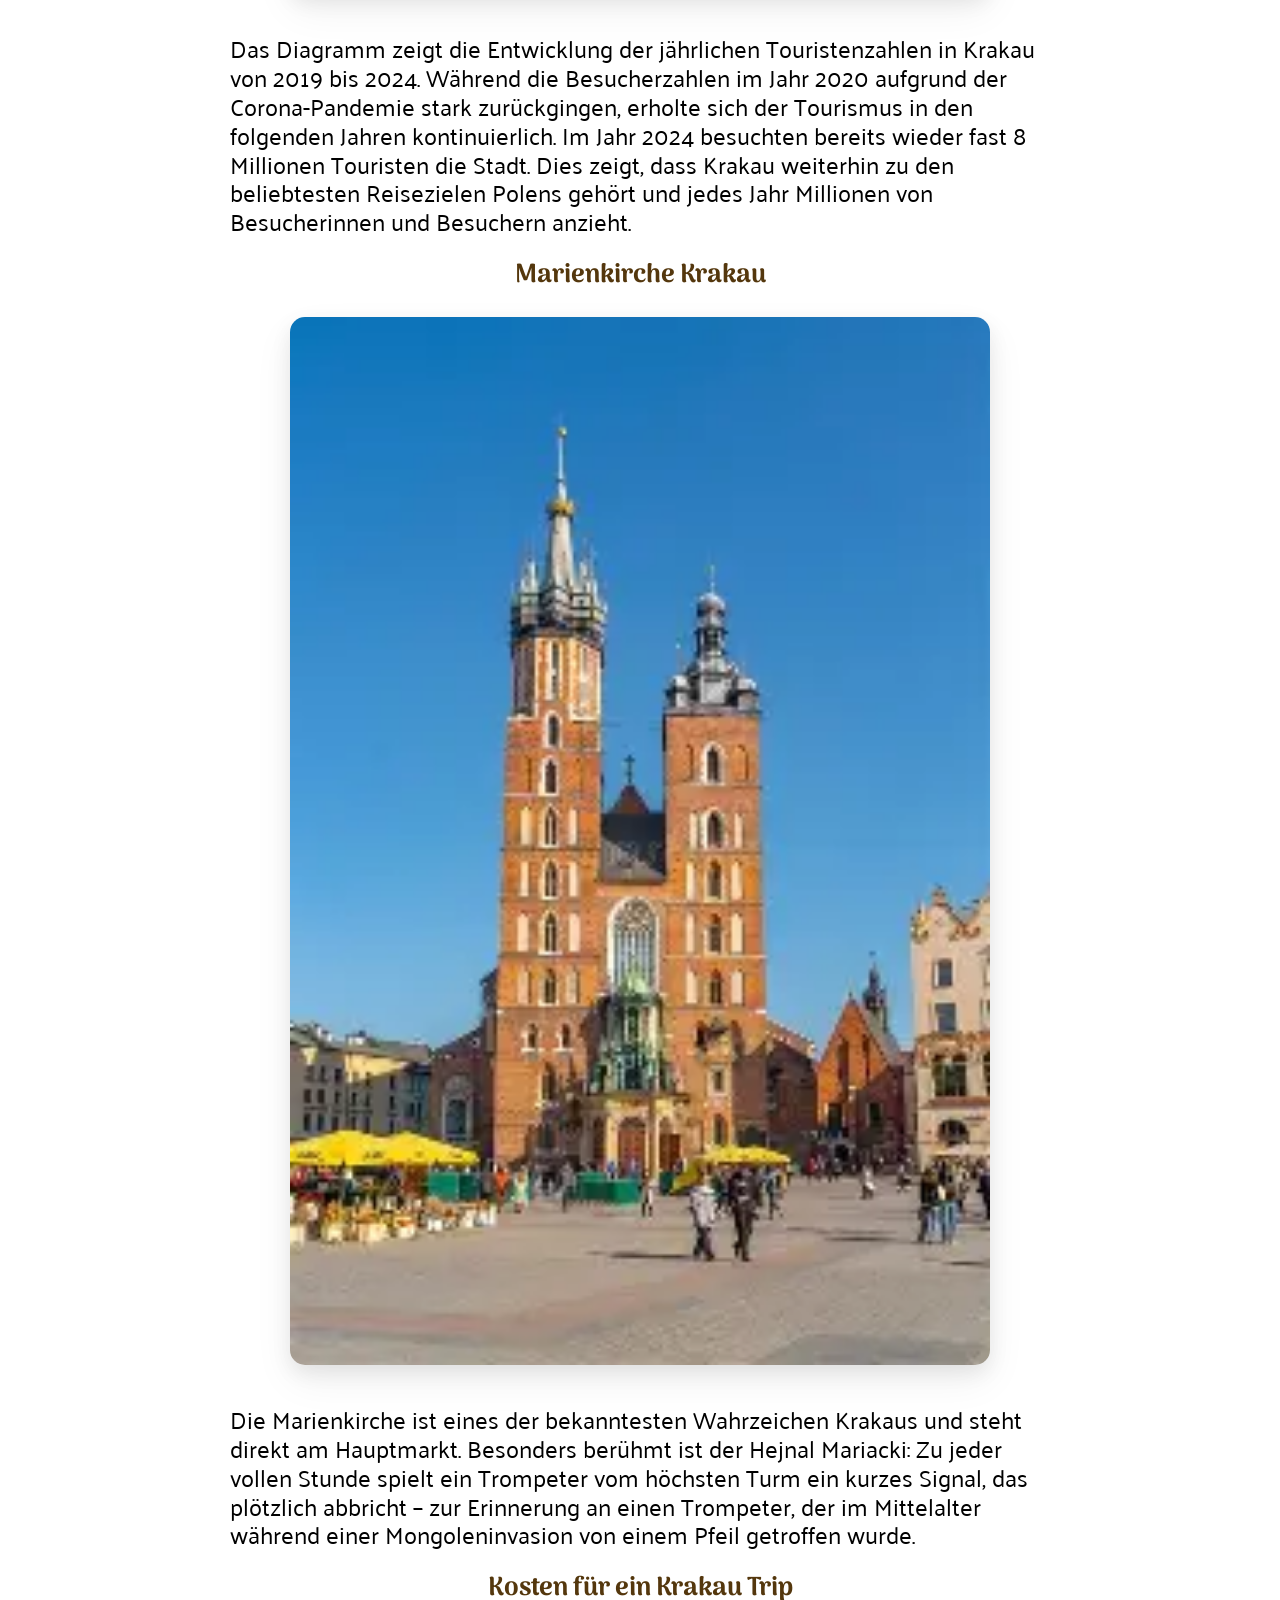
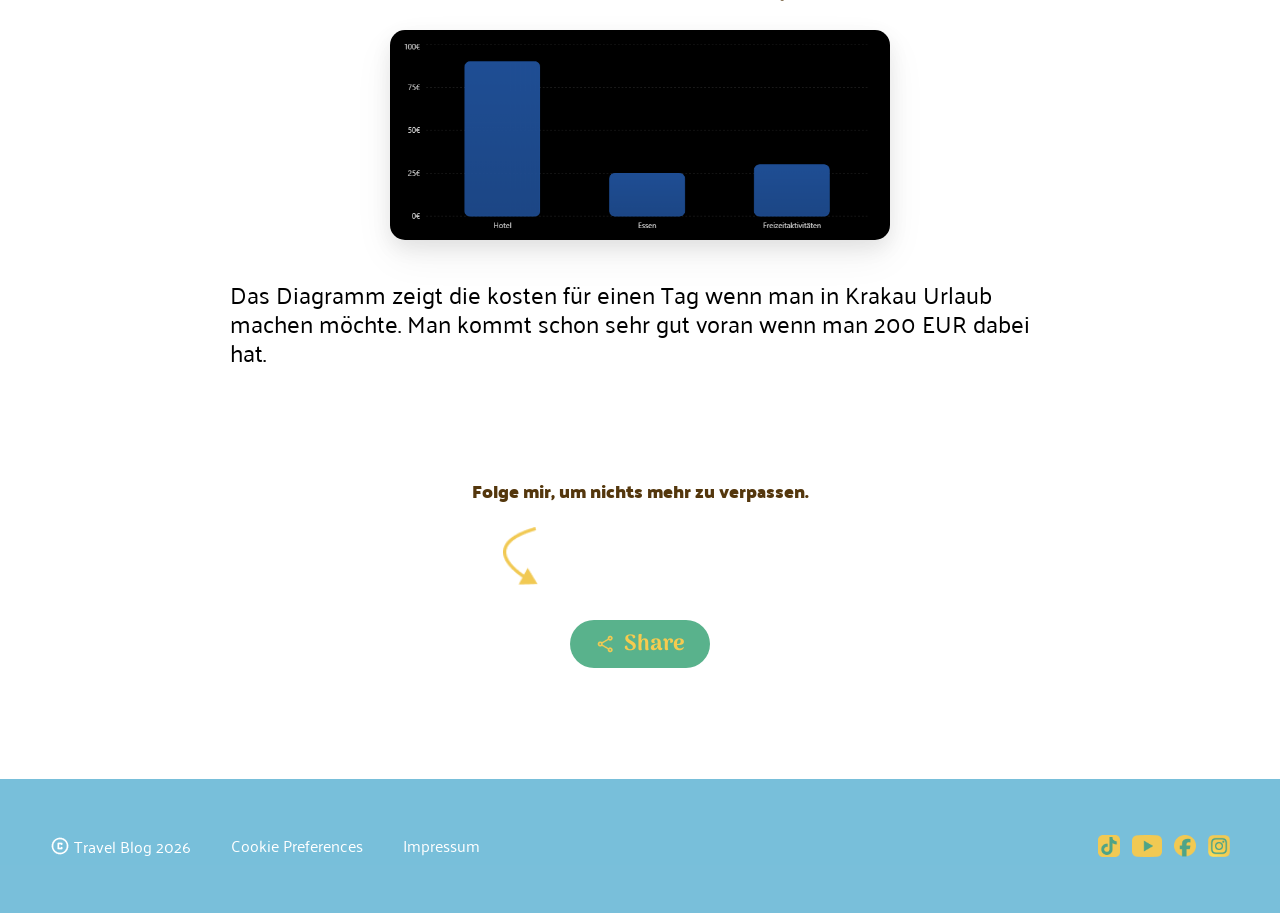
==== commit b243eddc: "upd flo css" ====
--- a/flo.html
+++ b/flo.html
@@ -15,9 +15,9 @@
     <img src="./assets/icons/travel-logo.png" alt="travel-logo">
 
     <nav class="header-nav">
-        <a href="#highlights">Highlights</a>
-        <a href="#help">FAQ</a>
-        <a href="#contact">Kontakt</a>
+        <a href="index.html">Highlights</a>
+        <a href="index.html">FAQ</a>
+        <a href="index.html">Kontakt</a>
     </nav>
 </header>
 
--- a/flo.css
+++ b/flo.css
@@ -55,31 +55,43 @@
     display: flex;
     align-items: center;
     justify-content: center;
-    padding-left: 30px;
-    padding-right: 30px;
+    padding: 64px max(calc(50% - 720px), 64px);
     gap: 30px;
 }
 
 header img {
     width: 56px;
     height: 56px;
-}
+    max-width: 1440px;
+    margin-left: auto;
+    margin-right: auto;
+}
+
+    .header-nav{
+    max-width: 1440px;
+    margin-left: auto;
+    margin-right: auto;
+}
+
 
 .header-nav a {
     text-decoration: none;
     color: white;
     font-family: "Palanquin Dark";
-    font-size: 15px;
+    font-size: 40px;
     display: none;
 }
 
 .info-section {
     display: flex;
     align-items: flex-start;
-    max-width: 370px;
     flex-direction: column;
     margin-top: 15px;
     margin-left: 5px;
+    max-width: 1440px;
+    margin-left: auto;
+    margin-right: auto;
+    padding-left: 20px;
 }
 
 .krakaow {
@@ -240,9 +252,10 @@
 }
 
 .reisebericht p {
+    font-size: 16px;
+    margin-top: 40px;
     font-family: "Palanquin";
-    font-size: 16px;
-    color: #54370D;
+    font-style: normal;
     font-weight: 400;
     line-height: 120%;
 }
@@ -338,8 +351,10 @@
 
 .share-arrow {
     display: flex;
-    position: absolute;
-    left: 250px;
+    justify-content: center;
+    left: 350px;
+    top: 40px;
+    transform: translateX(-110px);
 }
 
 .share-arrow img {
@@ -465,16 +480,15 @@
         height: 60px;
     }
 
-    /* header-nav {
-        display: none;
-    } */
 
     .header-nav a {
         text-decoration: none;
         color: white;
-        font-family: "Palanquin Dark";
-        font-size: 15px;
-        display: none;
+        font-family: "Arima";
+        font-size: 24px;
+        line-height: 80%;
+        margin: 20px;
+        display: unset;
     }
 
     .top-content {
@@ -497,6 +511,7 @@
         width: 70%;
         max-width: none;
         padding: 0;
+        padding: 64px max(calc(50% - 720px), 64px);
     }
 
     .krakaow {
@@ -556,8 +571,11 @@
     }
 
     .reisebericht p {
-        font-size: 18px;
-        margin-bottom: 35px;
+        font-size: 24px;
+        margin-top: 40px;
+        font-family: "Palanquin";
+        font-style: normal;
+        font-weight: 400;
     }
 
     .reisebild-one,
@@ -599,13 +617,11 @@
     }
 
     .share-arrow {
-
         display: flex;
         justify-content: center;
-
-        padding-left: 0;
-
-        transform: translateX(-90px);
+        left: 350px;
+        top: 40px;
+        transform: translateX(-120px);
     }
 
     .share-arrow img {
@@ -631,12 +647,15 @@
 
         display: flex;
         flex-direction: row;
-
+        flex-direction: row-reverse;
         gap: 40px;
     }
 
     .footer-text p {
-        font-size: 14px;
+        font-size: 16px;
+        font-family: "Palanquin";
+        font-style: normal;
+        font-weight: 400;
     }
 
     .social-icons-one img {
@@ -662,6 +681,7 @@
         padding: 0 40px;
         display: flex;
         align-items: center;
+        justify-content: flex-start;
     }
 
     header img {
@@ -676,13 +696,15 @@
 
         margin-left: 35px;
         gap: 40px;
+
     }
 
     .header-nav a {
         text-decoration: none;
         color: white;
-        font-family: "Palanquin Dark";
-        font-size: 18px;
+        font-family: "Arima";
+        font-size: 20px;
+        display: unset;
     }
 
     .top-content {
@@ -710,6 +732,7 @@
         margin-left: 0;
         padding-left: 0;
         padding-right: 0;
+        padding: 64px max(calc(50% - 720px), 64px);
     }
 
     .krakaow {
@@ -785,8 +808,11 @@
     }
 
     .reisebericht p {
-        font-size: 20px;
-        margin-bottom: 40px;
+        font-size: 24px;
+        margin-top: 40px;
+        font-family: "Palanquin";
+        font-style: normal;
+        font-weight: 400;
     }
 
     .reisebild-one {
@@ -851,7 +877,8 @@
     .share-arrow {
         display: flex;
         justify-content: center;
-        padding-left: 0;
+        left: 350px;
+        top: 40px;
         transform: translateX(-110px);
     }
 
@@ -865,7 +892,7 @@
 
         margin-left: auto;
         margin-right: auto;
-        margin-top: 10px;
+        margin-top: 50px;
         margin-bottom: 20px;
     }
 
@@ -899,7 +926,10 @@
     }
 
     .footer-text p {
-        font-size: 15px;
+        font-size: 16px;
+        font-family: "Palanquin";
+        font-style: normal;
+        font-weight: 400;
     }
 
     .copyright-text img {
@@ -953,12 +983,11 @@
 
     header {
         width: 100%;
-        height: 90px;
+        height: 70px;
+        padding: 0 40px;
         display: flex;
         align-items: center;
         justify-content: flex-start;
-        padding-left: 30px;
-        padding-right: 30px;
     }
 
     header img {
@@ -970,7 +999,7 @@
     .header-nav {
         display: flex;
         align-items: center;
-
+        max-width: 1440px;
         margin-left: 35px;
         gap: 40px;
     }
@@ -978,8 +1007,9 @@
     .header-nav a {
         text-decoration: none;
         color: white;
-        font-family: "Palanquin Dark";
-        font-size: 18px;
+        font-family: "Arima";
+        font-size: 20px;
+        display: unset;
     }
 
     .top-content {
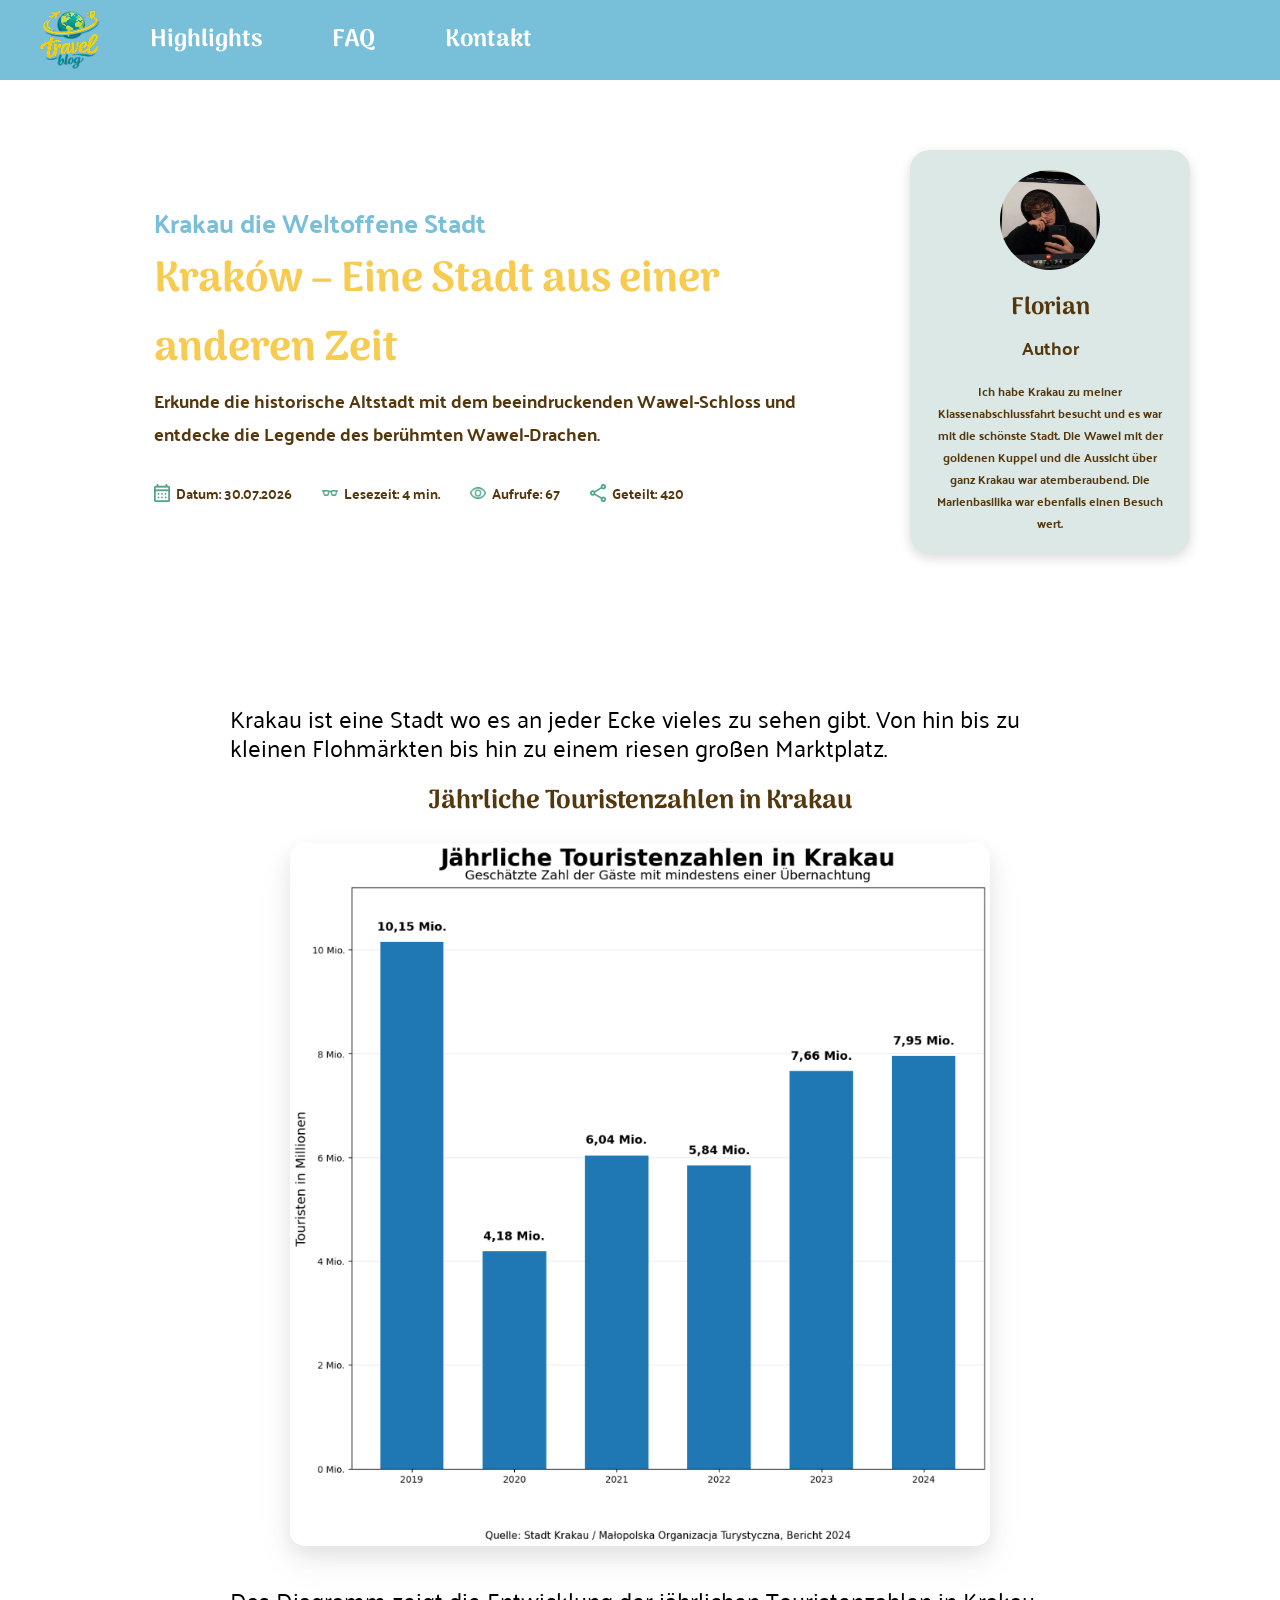
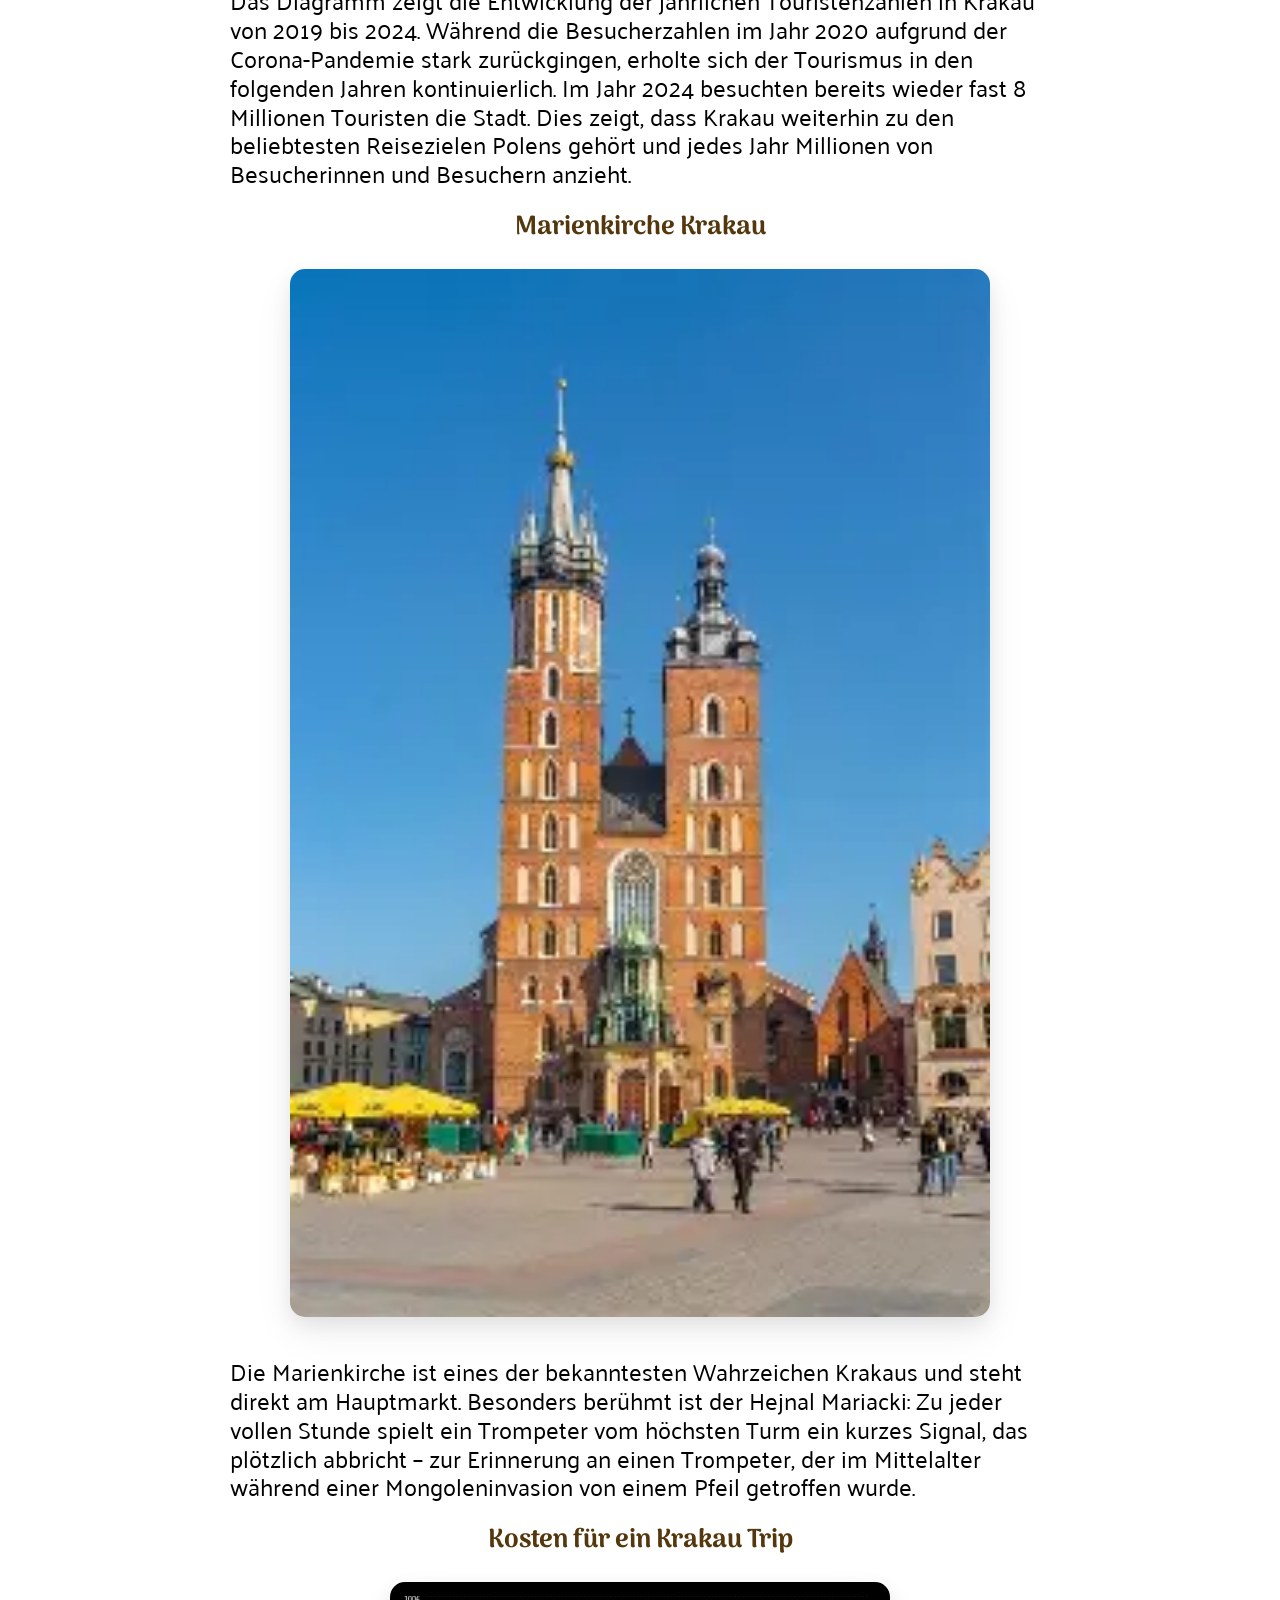
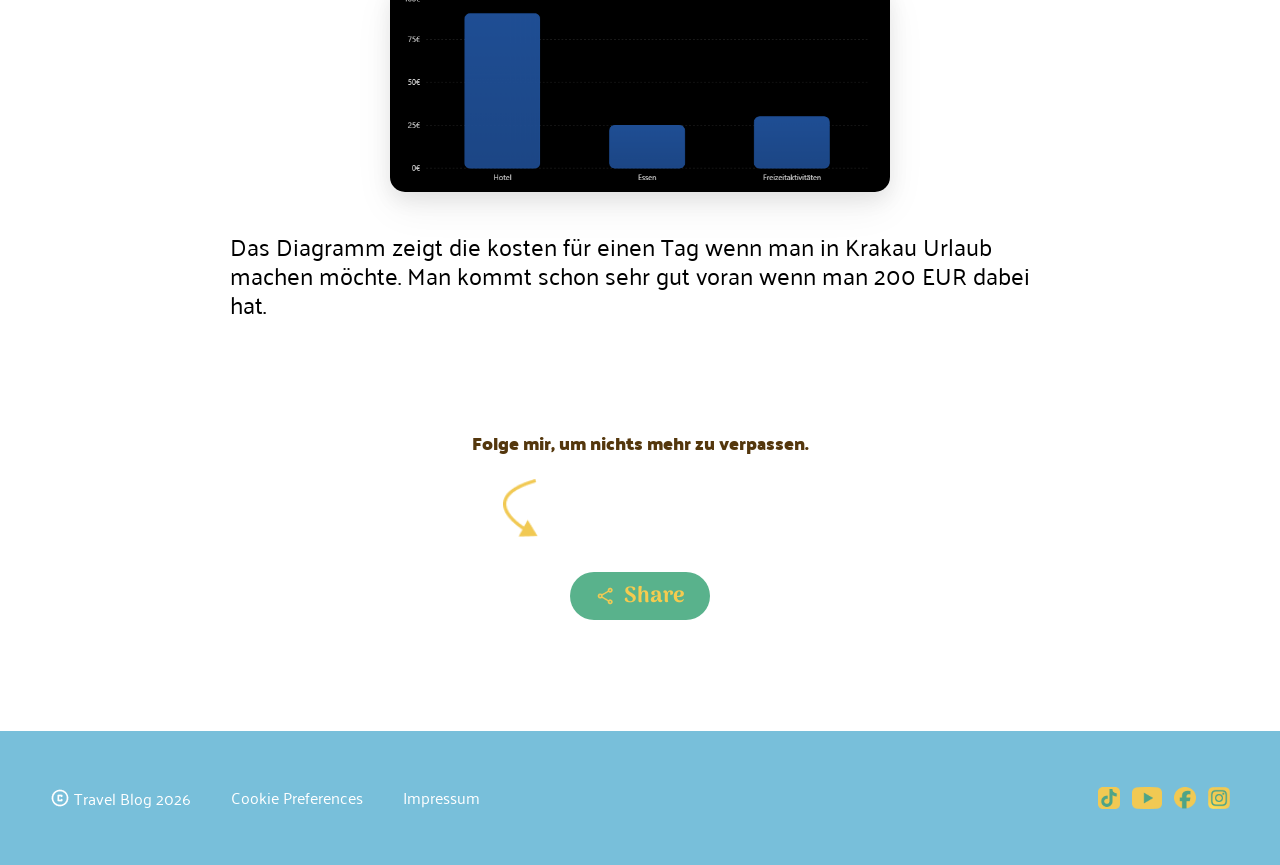
==== commit 031a5e1e: "flo css + html final" ====
--- a/flo.html
+++ b/flo.html
@@ -12,6 +12,7 @@
 </head>
 
 <header>
+    <div class="header-content">
     <img src="./assets/icons/travel-logo.png" alt="travel-logo">
 
     <nav class="header-nav">
@@ -19,6 +20,7 @@
         <a href="index.html">FAQ</a>
         <a href="index.html">Kontakt</a>
     </nav>
+    </div>
 </header>
 
 <body>
@@ -160,7 +162,7 @@
 
 
     <footer class="footer-mob">
-
+       <div class="footer-content">
         <div class="footer-text">
             <p>Impressum</p>
 
@@ -182,7 +184,7 @@
 
             <img src="./assets/icons/Instagram_logo_2016 1.png" alt="Instagram">
         </div>
-
+       </div>
     </footer>
 
     <footer class="footer">
--- a/flo.css
+++ b/flo.css
@@ -47,39 +47,50 @@
 }
 
 header {
+    width: 100%;
+    height: auto;
     background-color: rgba(75, 169, 206, 0.747);
-    height: 70px;
-    padding: 32px max(50% - 720px, 120px);
+    display: block;
+}
+
+.header-content {
     width: 100%;
-    height: 90px;
-    display: flex;
+    display: flex;
+    flex-direction: column;
     align-items: center;
-    justify-content: center;
-    padding: 64px max(calc(50% - 720px), 64px);
-    gap: 30px;
+    padding: 7px 15px 12px;
+}
+
+.header-content>img {
+    width: 56px;
+    height: 56px;
+    margin: 0;
 }
 
 header img {
     width: 56px;
     height: 56px;
-    max-width: 1440px;
     margin-left: auto;
     margin-right: auto;
 }
 
-    .header-nav{
-    max-width: 1440px;
-    margin-left: auto;
-    margin-right: auto;
-}
-
-
-.header-nav a {
+.header-nav {
+    display: block;
     text-decoration: none;
     color: white;
-    font-family: "Palanquin Dark";
-    font-size: 40px;
+    font-family: "Arima";
+    font-size: 14px;
+}
+
+.header-nav a {
+    display: block;
+    font-size: 14px;
     display: none;
+    transition: yellow 0.3s;
+}
+
+.header-nav a:hover {
+    color: #f6cb4f;
 }
 
 .info-section {
@@ -418,10 +429,19 @@
     font-weight: 400;
 }
 
+.footer-content {
+    width: 100%;
+    display: flex;
+    flex-direction: row;
+    align-items: center;
+    justify-content: flex-start;
+    gap: 20px;
+}
+
+
 .footer-text {
     display: flex;
     flex-direction: column;
-    gap: 4px;
 }
 
 .footer-text p {
@@ -446,6 +466,8 @@
     display: flex;
     align-items: center;
     gap: 12px;
+    margin-left: auto;
+    flex-shrink: 0;
 }
 
 .social-icons-one img {
@@ -465,14 +487,43 @@
     }
 
     header {
-        width: 100%;
-        height: 90px;
-        display: flex;
+        height: 80px;
+    }
+
+    .header-content {
+        height: 100%;
+        padding: 0 40px;
+
+        display: flex;
+        flex-direction: row;
+        justify-content: flex-start;
         align-items: center;
-        justify-content: flex-start;
-        padding-left: 30px;
-        padding-right: 30px;
-        gap: 30px
+        gap: 30px;
+    }
+
+    .header-content>img {
+        width: 60px;
+        height: 60px;
+        flex-shrink: 0;
+    }
+
+    header img {
+        width: 60px;
+        height: 60px;
+        margin: 0;
+    }
+
+    .header-nav {
+        width: auto;
+        margin-top: 0;
+        display: flex;
+        align-items: center;
+        gap: 30px;
+    }
+
+    .header-nav a {
+        display: block;
+        font-size: 20px;
     }
 
     header img {
@@ -676,12 +727,25 @@
     }
 
     header {
-        width: 100%;
+        height: 80px;
+    }
+
+    .header-content {
+        width: 100%;
+        height: 100%;
+        padding: 0 40px;
+
+        display: flex;
+        flex-direction: row;
+        justify-content: flex-start;
+        align-items: center;
+        gap: 35px;
+    }
+
+    .header-content>img {
+        width: 70px;
         height: 70px;
-        padding: 0 40px;
-        display: flex;
-        align-items: center;
-        justify-content: flex-start;
+        flex-shrink: 0;
     }
 
     header img {
@@ -691,10 +755,10 @@
     }
 
     .header-nav {
+        width: auto;
+        margin-top: 0;
         display: flex;
         align-items: center;
-
-        margin-left: 35px;
         gap: 40px;
 
     }
@@ -917,30 +981,35 @@
         justify-content: space-between;
     }
 
-    .footer-text {
+    .footer-content {
+        width: 100%;
+        min-height: 110px;
+        padding: 30px 70px;
+
         display: flex;
         flex-direction: row;
         align-items: center;
+        justify-content: flex-start;
+    }
+
+    .footer-text {
+        display: flex;
+        flex-direction: row-reverse;
+        align-items: center;
         gap: 55px;
-        flex-direction: row-reverse;
     }
 
     .footer-text p {
-        font-size: 16px;
-        font-family: "Palanquin";
-        font-style: normal;
-        font-weight: 400;
-    }
-
-    .copyright-text img {
-        width: 18px;
-        height: 18px;
+        font-size: 18px;
     }
 
     .social-icons-one {
         display: flex;
         align-items: center;
         gap: 15px;
+
+        margin-left: auto;
+        flex-shrink: 0;
     }
 
     .social-icons-one img {
@@ -950,6 +1019,7 @@
 
     .social-icons-one .youtube {
         width: 32px;
+        height: auto;
     }
 
 }
@@ -983,33 +1053,47 @@
 
     header {
         width: 100%;
-        height: 70px;
-        padding: 0 40px;
-        display: flex;
+        height: 80px;
+    }
+
+    .header-content {
+        width: 100%;
+        max-width: 1440px;
+        height: 100%;
+
+        margin-left: auto;
+        margin-right: auto;
+        padding-left: 40px;
+        padding-right: 40px;
+
+        display: flex;
+        flex-direction: row;
+        justify-content: flex-start;
         align-items: center;
-        justify-content: flex-start;
-    }
-
-    header img {
+        gap: 35px;
+    }
+
+    .header-content>img {
         width: 70px;
         height: 70px;
         flex-shrink: 0;
     }
 
     .header-nav {
+        width: auto;
+        margin-top: 0;
         display: flex;
         align-items: center;
-        max-width: 1440px;
-        margin-left: 35px;
         gap: 40px;
     }
 
     .header-nav a {
+        font-size: 20px;
+        display: unset;
         text-decoration: none;
         color: white;
         font-family: "Arima";
-        font-size: 20px;
-        display: unset;
+        font-size: 25px;
     }
 
     .top-content {
@@ -1200,13 +1284,30 @@
         font-size: 22px;
     }
 
+    .footer-mob {
+        width: 100%;
+    }
+
     .footer {
         display: none;
     }
 
+    .footer-content {
+        width: 100%;
+        max-width: 1440px;
+        min-height: 110px;
+
+        margin-left: auto;
+        margin-right: auto;
+        padding: 30px 70px;
+
+        display: flex;
+        align-items: center;
+        justify-content: space-between;
+    }
+
     .footer-text {
-        display: flex;
-        flex-direction: row;
+        flex-direction: row-reverse;
         align-items: center;
         gap: 60px;
     }
@@ -1215,14 +1316,7 @@
         font-size: 18px;
     }
 
-    .copyright-text img {
-        width: 22px;
-        height: 22px;
-    }
-
     .social-icons-one {
-        display: flex;
-        align-items: center;
         gap: 18px;
     }
 
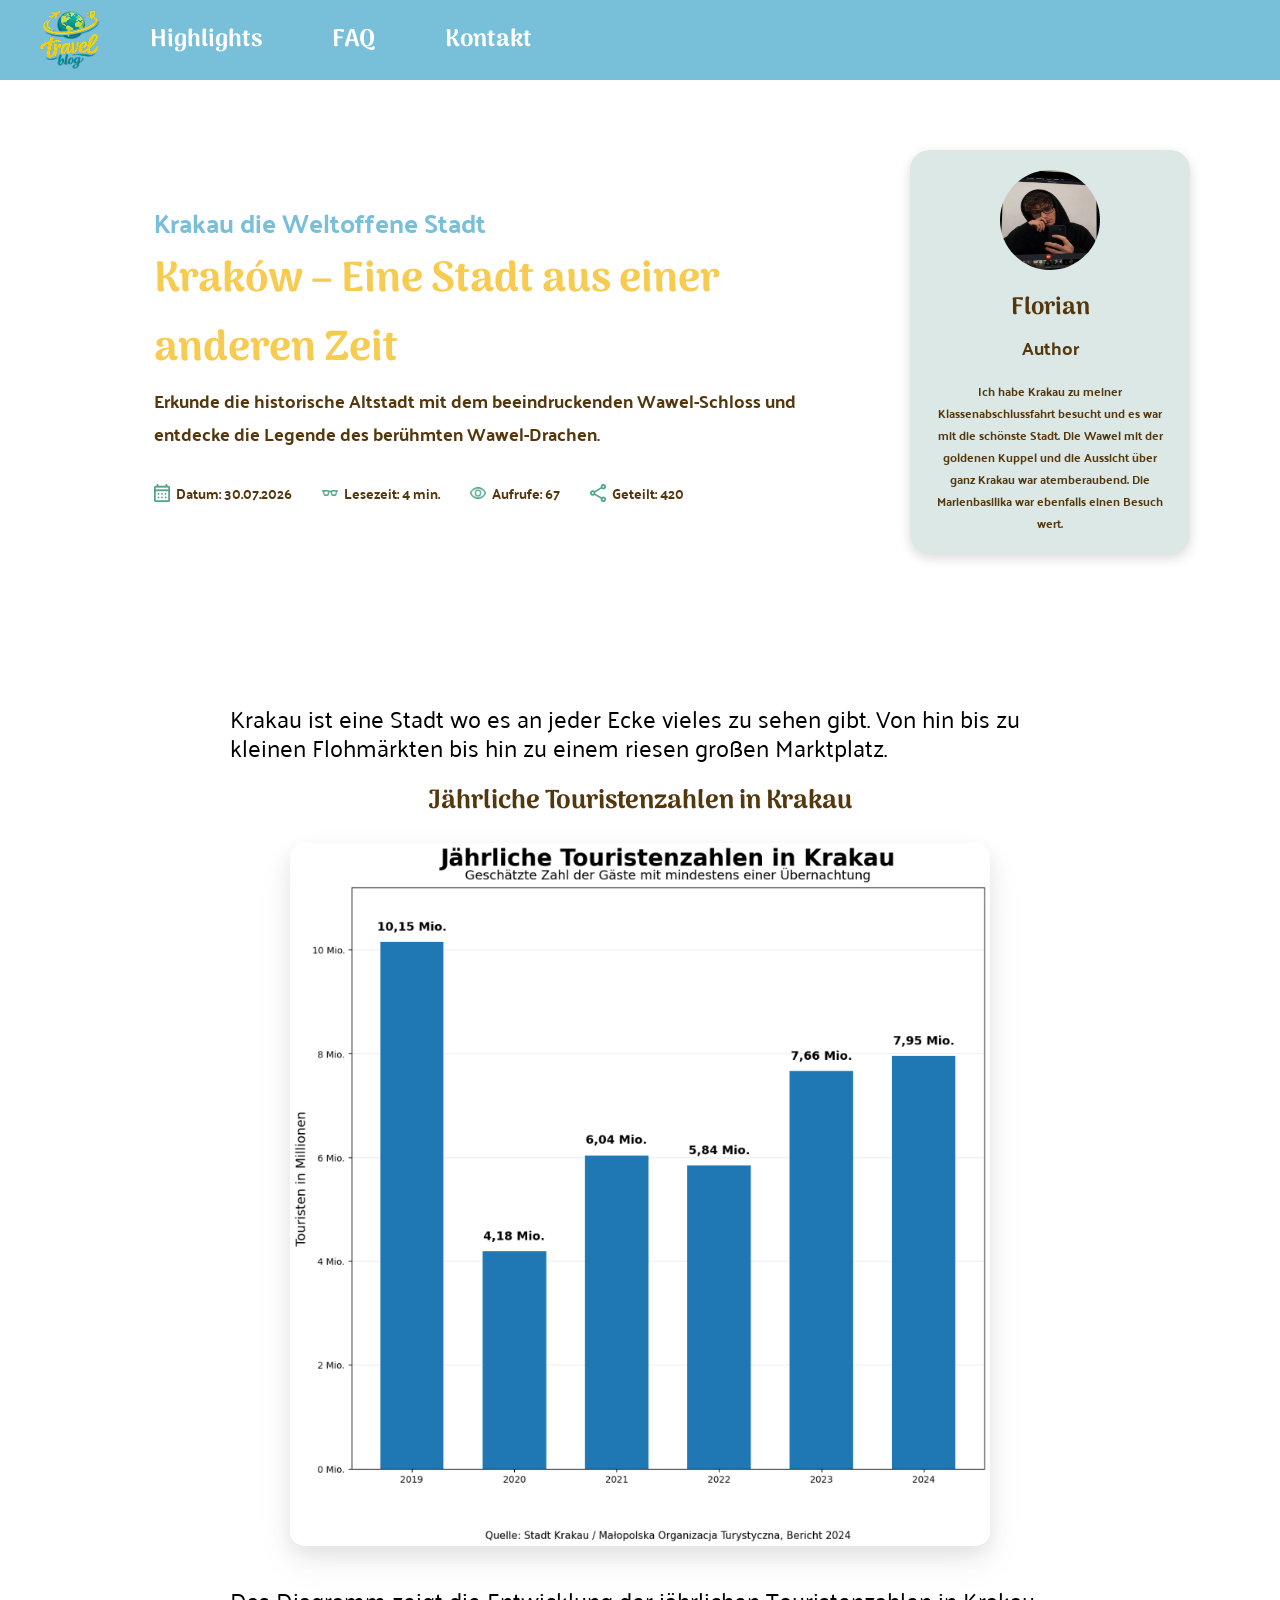
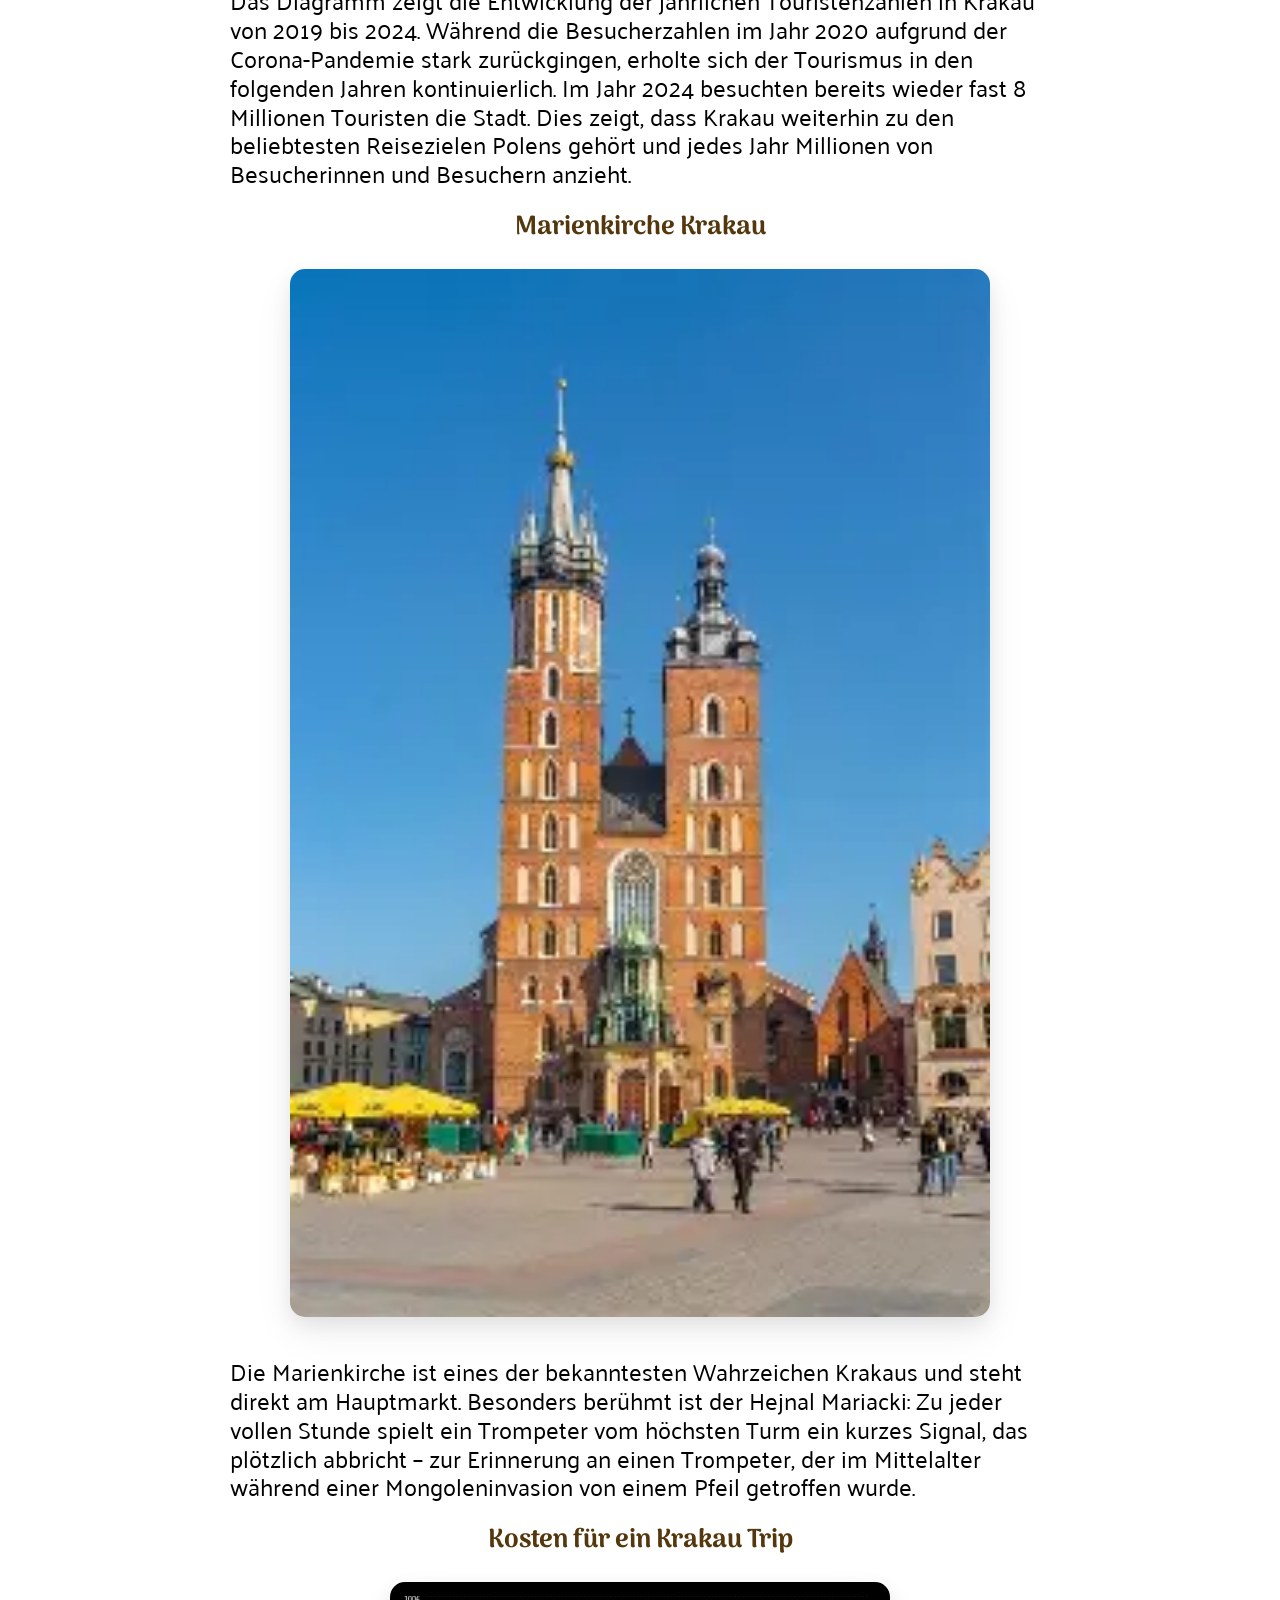
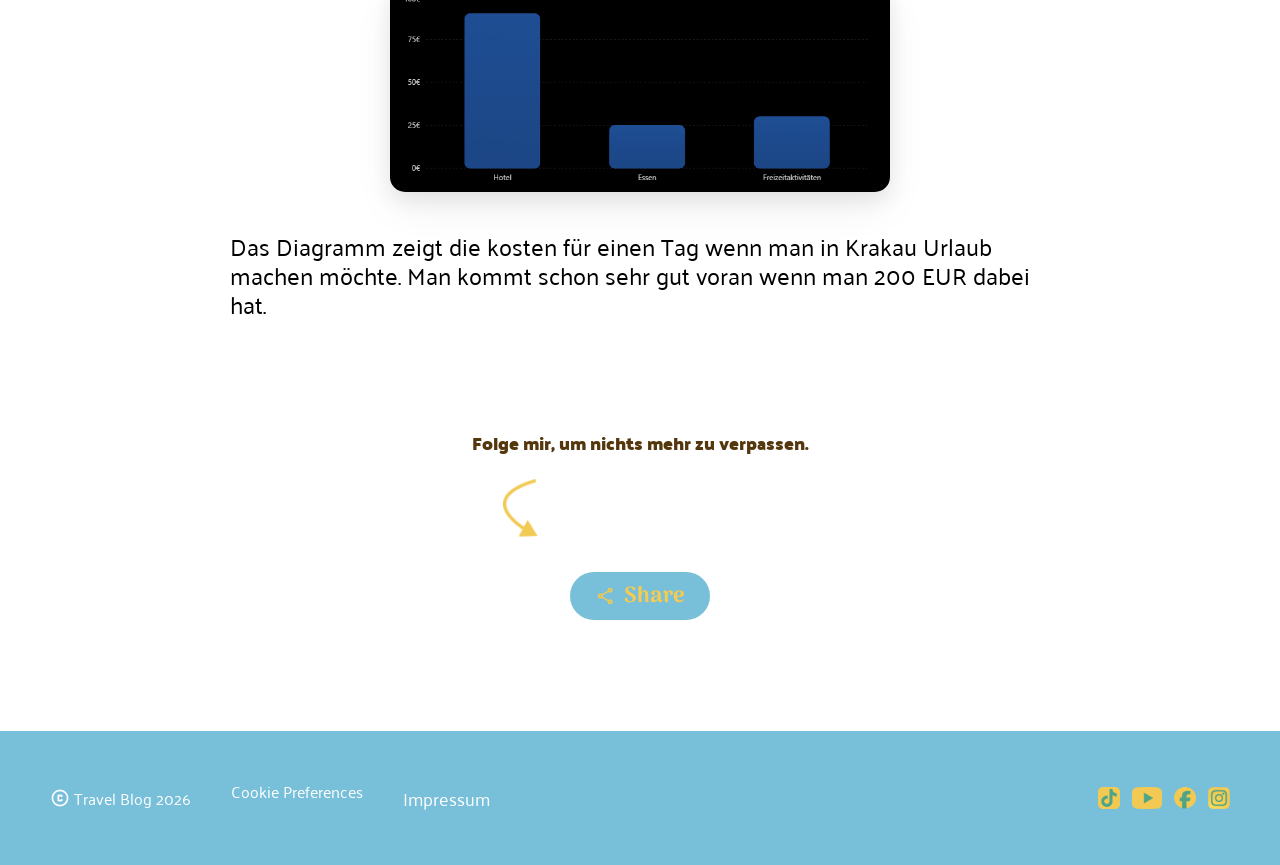
==== commit 80f677f1: "changed" ====
--- a/flo.html
+++ b/flo.html
@@ -164,7 +164,7 @@
     <footer class="footer-mob">
        <div class="footer-content">
         <div class="footer-text">
-            <p>Impressum</p>
+            <a href="impressum.html">Impressum</a>
 
             <p>Cookie Preferences</p>
 
--- a/flo.css
+++ b/flo.css
@@ -297,7 +297,7 @@
 .share-button {
     width: 140px;
     height: 48px;
-    background: #59B28C;
+    background-color: rgba(75, 169, 206, 0.747);
     border-radius: 30px;
 
     display: flex;
@@ -421,6 +421,7 @@
     align-items: flex-end;
     justify-content: space-between;
     gap: 16px;
+    
 }
 
 .footer-mob p {
@@ -1329,4 +1330,11 @@
         width: 38px;
         height: auto;
     }
-}+}
+
+.footer-mob a {
+        color: white;
+        font-size: 18px;
+        font-family: "Palanquin";
+        text-decoration: none;
+    }
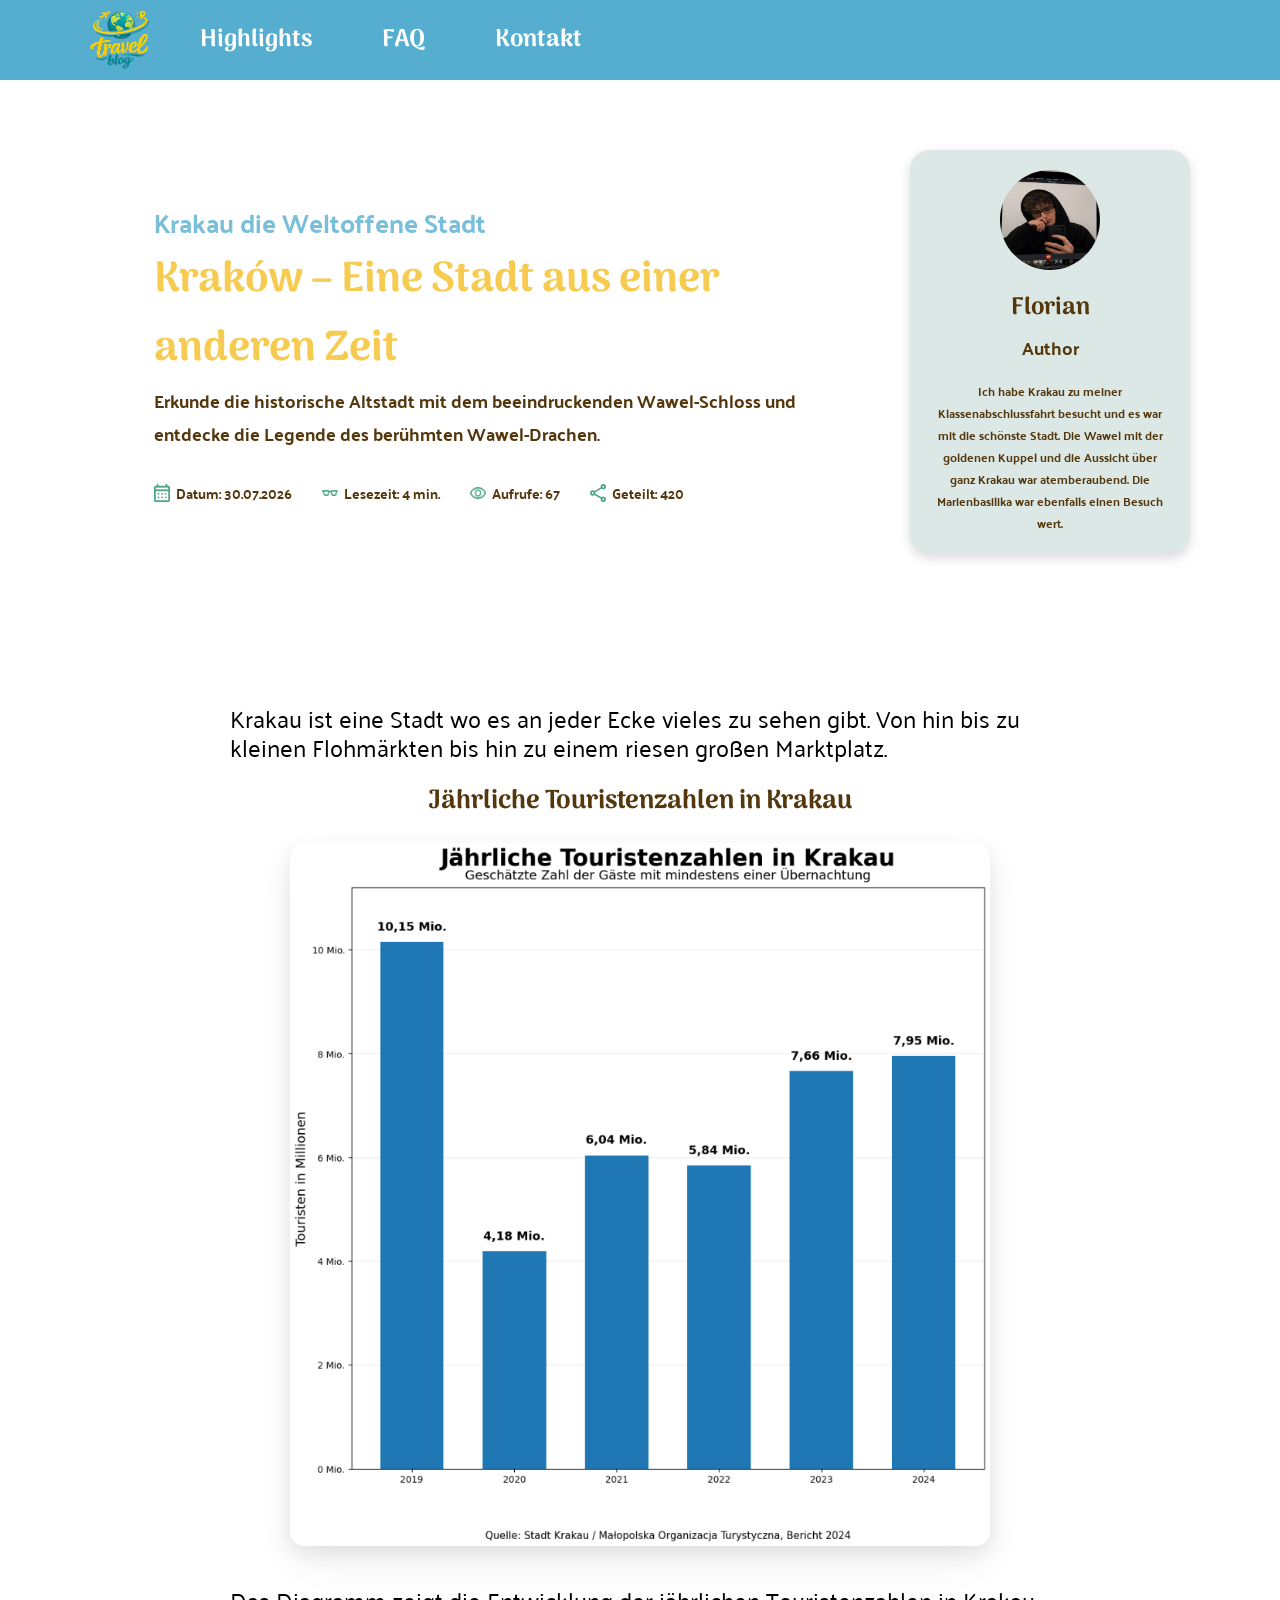
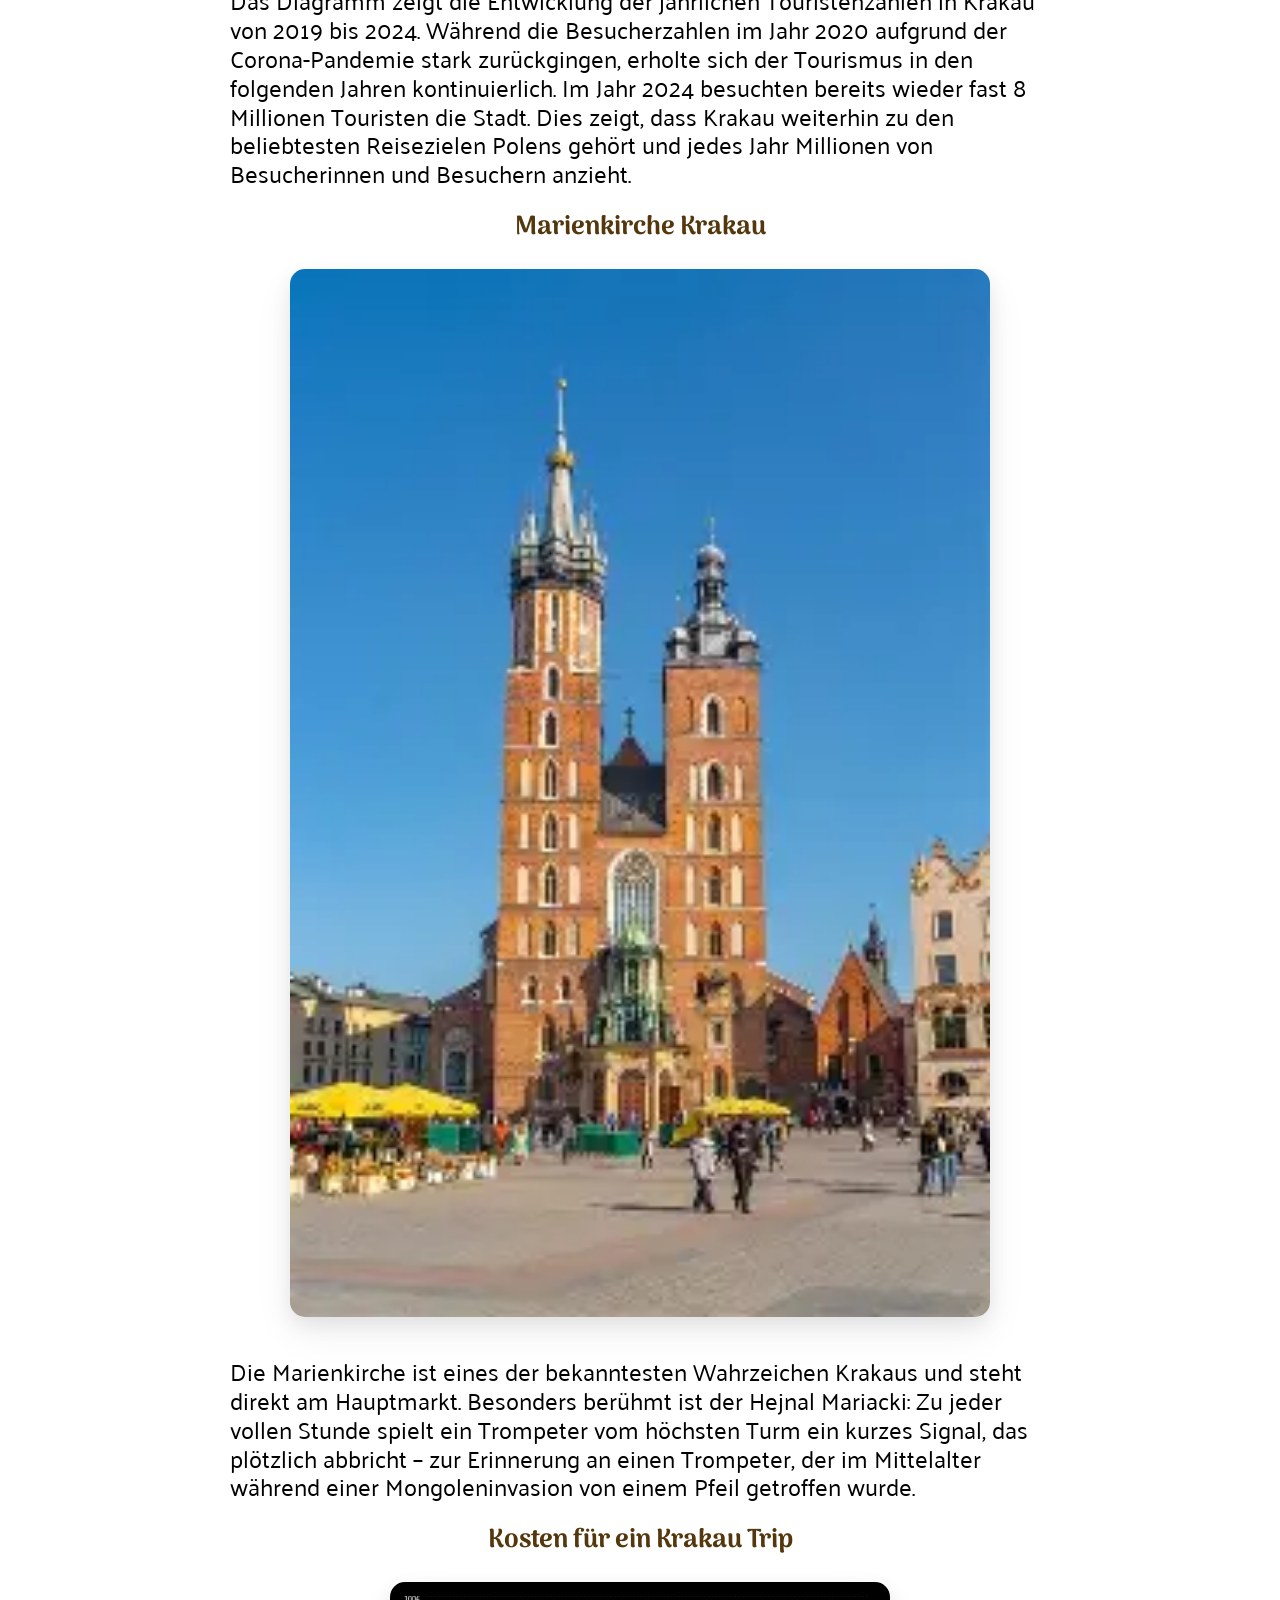
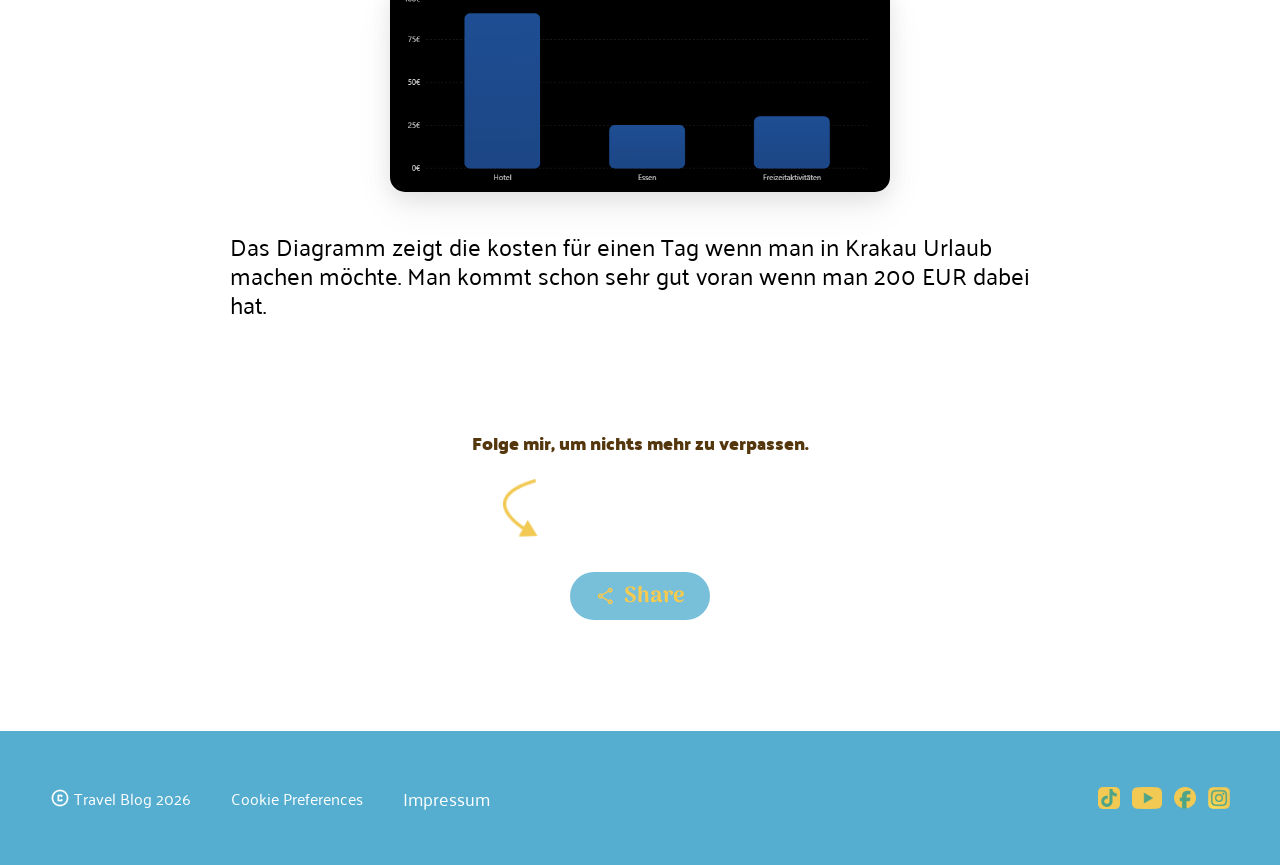
==== commit 0e2f0330: "changed" ====
--- a/flo.html
+++ b/flo.html
@@ -6,6 +6,7 @@
     <meta name="viewport" content="width=device-width, initial-scale=1.0">
     <title>Krackau</title>
 
+    <link rel="stylesheet" href="style.css">
     <link rel="stylesheet" href="flo.css">
 
 
--- a/style.css
+++ b/style.css
@@ -0,0 +1,1088 @@
+@font-face {
+    font-family: "Arima";
+    src: url("./assets/fonts/arima-v7-latin-700.woff2") format("woff2");
+    font-style: normal;
+    font-weight: 700;
+}
+
+@font-face {
+    font-display: swap;
+    font-family: "Palanquin";
+    font-style: normal;
+    font-weight: 400;
+    src: url('./assets/fonts/palanquin-v17-latin-regular.woff2') format('woff2');
+}
+
+@font-face {
+    font-family: "Palanquin Dark";
+    src: url("./assets/fonts/palanquin-dark-v17-latin-regular.woff2") format("woff2");
+    font-style: normal;
+    font-weight: 400;
+}
+
+@font-face {
+    font-family: "Palanquin Dark";
+    src: url("./assets/fonts/palanquin-dark-v17-latin-700.woff2") format("woff2");
+    font-style: normal;
+    font-weight: 600;
+}
+
+@font-face {
+    font-family: "Palanquin Dark";
+    src: url("./assets/fonts/palanquin-dark-v17-latin-700.woff2") format("woff2");
+    font-style: normal;
+    font-weight: 700;
+}
+
+
+* {
+    margin: 0;
+    box-sizing: border-box;
+}
+
+body {
+    padding-bottom: 80px;
+}
+
+
+html {
+    scroll-behavior: smooth;
+}
+
+header {
+    height: 70px;
+    display: flex;
+    align-items: center;
+    justify-content: center;
+    position: relative;
+    z-index: 0;
+
+}
+
+header::before {
+    content: "";
+    position: absolute;
+    inset: 0;
+    background-color: rgba(75, 169, 206, 0.747);
+    z-index: -1;
+}
+
+.logo {
+    width: 56px;
+    height: 56px;
+}
+
+.landing-page {
+    position: relative;
+    height: 515px;
+    background-image: url(./assets/img/blackground-image.jpg);
+    background-size: cover;
+    background-position: center;
+    background-repeat: no-repeat;
+    overflow: hidden;
+    display: flex;
+    padding-top: 121px;
+    padding-left: 71px;
+}
+
+.yellow-shape {
+    position: absolute;
+    top: -5%;
+    left: -10%;
+    width: 60%;
+    z-index: 1;
+    pointer-events: none;
+}
+
+.yellow-shape-responsive {
+    display: none;
+}
+
+.responsive-landing {
+    display: none;
+}
+
+.globus {
+    z-index: 2;
+    position: absolute;
+    width: 160px;
+    height: 160px;
+    border-radius: 50%;
+    animation: globe 100s linear infinite;
+    filter: drop-shadow(0 5px 15px rgba(0, 0, 0, 0.4));
+
+}
+
+@keyframes globe {
+    0% {
+        transform: translateY(0) rotate(0deg);
+    }
+
+    50% {
+        transform: translateY(-10px) rotate(180deg);
+    }
+
+    100% {
+        transform: translateY(0) rotate(360deg);
+    }
+}
+
+
+.highlights {
+    padding-top: 70px;
+    padding-bottom: 32px;
+    color: rgba(75, 169, 206, 0.747);
+    display: flex;
+    justify-content: center;
+    align-items: center;
+    gap: 8px;
+}
+
+.highlights img {
+    width: 40px;
+    height: 40px;
+    align-items: center;
+}
+
+.highlights h2 {
+    font-family: "Arima";
+    font-weight: 700;
+    font-size: 40px;
+}
+
+.slider-container {
+
+    padding-left: 20px;
+    padding-right: 20px;
+    padding-bottom: 80px;
+}
+
+.slider-wrapper {
+    position: relative;
+    max-width: 48rem;
+}
+
+.slider {
+    display: flex;
+
+    overflow-x: hidden;
+    scroll-snap-type: mandatory;
+    scroll-behavior: smooth;
+    border-top-right-radius: 80px;
+}
+
+.slide {
+    position: relative;
+    flex: 0 0 100%;
+    scroll-snap-align: start;
+}
+
+.slide img {
+    width: 100%;
+    height: 533px;
+    object-fit: cover;
+    display: block;
+
+}
+
+.slide-text {
+    position: absolute;
+    top: 50%;
+    left: 50%;
+    transform: translate(-50%, -100%);
+    width: 85%;
+    max-width: 450px;
+
+    color: white;
+    text-align: center;
+
+    padding: 10px 16px;
+
+    border-left: 2px solid rgba(255, 255, 255, 0.5);
+    border-right: 2px solid rgba(255, 255, 255, 0.5);
+
+    background: rgba(255, 255, 255, 0.15);
+    backdrop-filter: blur(2px);
+
+
+    text-shadow: 0 3px 15px rgba(0, 0, 0, .8);
+}
+
+.slide-text h1 {
+    font-family: "Palanquin Dark";
+    font-weight: 600;
+    font-size: 28px;
+    margin-bottom: 8px;
+}
+
+.slide-text p {
+    font-family: "Palanquin";
+    font-weight: 400;
+    font-size: 20px;
+}
+
+.slider-nav {
+    display: flex;
+    position: absolute;
+    column-gap: 1rem;
+    bottom: 2rem;
+    left: 50%;
+    transform: translateX(-50%);
+    z-index: 1;
+
+}
+
+.slider-nav a {
+    width: 0.8rem;
+    height: 0.8rem;
+    border-radius: 50%;
+    background-color: #ffffff;
+    opacity: 0.75;
+    transition: opacity ease 250ms;
+}
+
+.slider-nav a:hover {
+    opacity: 1;
+}
+
+.faq h1 {
+    display: flex;
+    justify-content: center;
+    align-items: center;
+    gap: 10px;
+
+    font-size: 40px;
+    color: #49a58c;
+    margin-bottom: 35px;
+    font-family: "Arima";
+    font-weight: 700;
+
+}
+
+h1 img {
+    width: 45px;
+    height: 45px;
+}
+
+h1 span {
+    color: rgba(75, 169, 206, 0.747);
+}
+
+.faq_section img {
+    width: 30px;
+    height: 35px;
+    display: flex;
+
+}
+
+.faq {
+    padding-right: 20px;
+    padding-left: 20px;
+}
+
+details {
+    background-color: #f6cb4f;
+    border-radius: 20px;
+    margin-bottom: 20px;
+    padding: 16px 14px 16px 14px;
+}
+
+details p {
+    font-size: 16px;
+    margin-bottom: 0;
+    background-color: white;
+    padding: 15px;
+    border-radius: 10px;
+    margin-top: 15px;
+
+    font-weight: 400;
+    font-family: "Palanquin";
+}
+
+summary {
+    display: flex;
+    justify-content: space-between;
+    align-items: center;
+
+    gap: 20px;
+    font-weight: 700;
+    font-family: "Palanquin";
+    font-size: 16px;
+    line-height: 120%;
+}
+
+summary img {
+    width: 20px;
+    transition: transform 0.3s;
+}
+
+details[open] summary img {
+    transform: rotate(180deg);
+}
+
+.kontakt {
+    width: 100%;
+    max-width: 350px;
+
+    display: flex;
+    flex-direction: column;
+}
+
+.kontakt_head {
+    text-align: center;
+    font-size: 2rem;
+    font-family: "Arima";
+    font-style: normal;
+    font-weight: 700;
+
+    padding-top: 70px;
+    padding-bottom: 20px;
+    color: rgba(75, 169, 206, 0.747);
+    display: flex;
+    justify-content: center;
+    gap: 8px;
+}
+
+.kontakt_head>img {
+    width: 45px;
+    height: 45px;
+}
+
+.kontakt input,
+.kontakt textarea {
+    width: 100%;
+    height: 70px;
+    padding-bottom: 30px;
+    margin-top: 30px;
+
+    border: none;
+    border-bottom: 1px solid #9d8b72;
+    outline: none;
+    background-color: transparent;
+
+    color: #5d3c1c;
+    font-family: "Palanquin";
+    font-size: 14px;
+    font-weight: 500;
+}
+
+.kontakt textarea {
+    height: 70px;
+    resize: none;
+}
+
+
+
+button {
+    width: 105px;
+    height: 43px;
+
+    border: 1px solid #9c9c9c;
+    border-radius: 20px;
+
+    background: white;
+
+    color: #7b7b7b;
+    font-size: 20px;
+    font-family: "Palanquin Dark";
+    font-weight: bold;
+    font-weight: 400;
+    padding-bottom: 5px;
+
+    display: flex;
+    justify-content: center;
+    align-items: center;
+
+    cursor: pointer;
+
+    margin-left: auto;
+    margin-right: auto;
+    margin-top: 20px;
+
+}
+
+button:hover {
+    background-color: #f4f4f4;
+}
+
+.contact-section {
+    width: 100%;
+
+    display: flex;
+    flex-direction: column;
+    align-items: center;
+
+    padding: 60px 20px;
+}
+
+.checkbox {
+    width: 100%;
+    padding-top: 14px;
+
+    display: flex;
+    gap: 8px;
+}
+
+.checkbox input {
+    width: 18px;
+    height: 28px;
+
+
+    border: 1px solid #7b4f27;
+    background-color: white;
+
+    flex-shrink: 0;
+}
+
+.checkbox p {
+
+    margin-top: 30px;
+    color: #6a4a2c;
+    font-family: "Palanquin";
+    font-style: normal;
+    font-weight: 400;
+    font-size: 15px;
+}
+
+.checkbox a {
+    color: #4ba9ce;
+    text-decoration: none;
+}
+
+
+.footer {
+    position: fixed;
+    right: 0;
+    bottom: 0;
+    left: 0;
+    z-index: 1000;
+
+    width: 100%;
+    height: 88px;
+    background-color: #f6cb4f;
+
+    display: flex;
+    align-items: center;
+    justify-content: center;
+}
+
+.icons {
+    display: flex;
+    align-items: center;
+    justify-content: center;
+    gap: 25px;
+}
+
+.icons a {
+    width: 40px;
+    height: 40px;
+}
+
+.icons img {
+    width: 40px;
+    height: 40px;
+    display: block;
+    object-fit: contain;
+}
+
+.footer-mob {
+    width: 100%;
+    min-height: 134px;
+    color: #ffffff;
+    position: relative;
+    z-index: 0;
+
+    display: flex;
+    align-items: flex-end;
+    justify-content: space-between;
+    gap: 16px;
+    padding: 30px 24px;
+
+}
+
+.footer-mob::before {
+    content: "";
+    position: absolute;
+    inset: 0;
+    background-color: rgba(75, 169, 206, 0.747);
+    z-index: -1;
+}
+
+.footer-text {
+    display: flex;
+    flex-direction: column;
+    gap: 4px;
+}
+
+.footer-text p {
+    margin: 0;
+    font-size: 16px;
+    line-height: 1.2;
+}
+
+.copyright-text {
+    display: flex;
+    align-items: center;
+    gap: 4px;
+    white-space: nowrap;
+}
+
+.copyright-text img {
+    width: 20px;
+    height: 20px;
+    object-fit: contain;
+}
+
+.social-icons {
+    display: flex;
+    align-items: center;
+    gap: 12px;
+}
+
+.social-icons img {
+    width: 24px;
+    height: 24px;
+    object-fit: contain;
+}
+
+.social-icons .youtube {
+    width: 32px;
+}
+
+
+header nav {
+    display: none;
+}
+
+.slider {
+    scroll-snap-type: x mandatory;
+}
+
+@media screen and (min-width: 768px) and (max-width: 1280px) {
+
+    .yellow-shape {
+        display: none;
+    }
+
+    .yellow-shape-responsive {
+        display: block;
+        position: absolute;
+        top: -0%;
+        left: -1%;
+        width: 50%;
+        height: 110%;
+        pointer-events: none;
+
+    }
+
+    .landing-page {
+        padding-top: 200px;
+        padding-left: 200px;
+
+    }
+
+
+    header {
+        height: 80px;
+        display: flex;
+        justify-content: flex-start;
+        align-items: center;
+        padding: 0 50px;
+        gap: 40px;
+    }
+
+    header img {
+        width: 60px;
+        height: 60px;
+    }
+
+    .nav-bar {
+        display: flex;
+        gap: 40px;
+    }
+
+    .nav-bar a {
+        display: block;
+        color: white;
+        text-decoration: none;
+        font-family: "Arima";
+        font-size: 24px;
+    }
+
+
+
+    .footer {
+        position: unset;
+        display: none;
+    }
+
+    .footer-mob {
+        width: 100%;
+        align-items: center;
+        padding: 0px 120px;
+
+    }
+
+    .footer-text {
+        flex-direction: row;
+        align-items: center;
+        flex-direction: row-reverse;
+        gap: 40px;
+    }
+
+    .footer-mob p {
+        color: white;
+        font-size: 18px;
+        font-family: "Palanquin";
+
+    }
+
+    .social-icons {
+        display: flex;
+        justify-content: space-between;
+        gap: 16px;
+
+    }
+
+    .social-icons img {
+        width: 28px;
+        height: 28px;
+    }
+
+    .youtube {
+        width: 34px;
+    }
+
+    .faq-container {
+        padding-left: 20px;
+        padding-right: 20px;
+        max-width: 1280vh;
+    }
+
+    .contact-section {
+        padding: 70px 70px 80px;
+
+    }
+
+    .kontakt_head {
+        padding-top: 0;
+        font-size: 40px;
+    }
+
+    .kontakt_head img {
+        width: 38px;
+        height: 38px;
+    }
+
+    .contact-description {
+        margin-bottom: 20px;
+        font-size: 17px;
+    }
+
+    .kontakt {
+        width: 100%;
+        max-width: 900px;
+    }
+
+    .kontakt input,
+    .kontakt textarea {
+        margin-top: 10px;
+    }
+
+    .contact-row {
+        display: flex;
+        justify-content: space-between;
+        gap: 40px;
+    }
+
+    .input-box {
+        width: 50%;
+    }
+
+    .input-box input {
+        width: 100%;
+    }
+
+    .kontakt textarea {
+        width: 100%;
+        margin-top: 35px;
+    }
+
+    .checkbox {
+        justify-content: center;
+        align-items: center;
+        padding-top: 0px;
+
+    }
+
+    .checkbox input {
+        width: 15px;
+        height: 15px;
+
+    }
+
+    .checkbox p {
+        font-size: 12px;
+        margin-top: 9px;
+
+    }
+
+    button {
+        width: 100px;
+        height: 38px;
+        margin-top: 38px;
+    }
+
+    .slider-container {
+        padding-left: 40px;
+        padding-right: 40px;
+        padding-bottom: 80px;
+    }
+
+    .slider-wrapper {
+        max-width: 100%;
+    }
+
+    .faq {
+        padding-left: 40px;
+        padding-right: 40px;
+    }
+
+    body {
+        padding-bottom: 0px;
+    }
+}
+
+
+@media screen and (min-width: 1281px) {
+
+.nav-bar a {
+    position: relative;
+    color: white;
+    text-decoration: none;
+    font-family: "Arima";
+    font-size: 24px;
+    transition: color 0.2s ease;
+}
+
+.nav-bar a::after {
+    content: "";
+    position: absolute;
+    left: 50%;
+    bottom: -2px;
+
+    width: 115%;
+    height: 16px;
+
+    background-repeat: no-repeat;
+    background-position: center;
+    background-size: contain;
+
+    opacity: 0;
+    transform: translateX(-50%);
+    transition: opacity 0.2s ease;
+}
+
+.nav-bar a:nth-child(1)::after {
+    background-image: url("./assets/icons/highlights-hover.svg");
+}
+
+.nav-bar a:nth-child(2)::after {
+    background-image: url("./assets/icons/faq-hover.svg");
+}
+
+.nav-bar a:nth-child(3)::after {
+    background-image: url("./assets/icons/kontakt-hover.svg");
+}
+
+/* Maus über dem Link */
+
+.nav-bar a:hover::after {
+    opacity: 1;
+}
+
+/* Link angeklickt */
+
+.nav-bar a:focus,
+.nav-bar a:active,
+.nav-bar a.active {
+    color: #f6cb4f;
+}
+
+.nav-bar a:focus::after,
+.nav-bar a:active::after,
+.nav-bar a.active::after {
+    opacity: 0;
+}
+
+    .yellow-shape {
+        display: none;
+    }
+
+    .yellow-shape-responsive {
+        display: block;
+        position: absolute;
+        top: -0%;
+        left: -1%;
+        width: 50%;
+        height: 110%;
+        pointer-events: none;
+    }
+
+    .landing-page {
+        z-index: 1;
+        padding-top: 280px;
+        overflow: visible;
+        height: 533px;
+
+        margin-left: auto;
+        margin-right: auto;
+        max-width: 1440px;
+    }
+
+
+
+    .responsive-landing {
+        position: relative;
+        z-index: 3;
+        top: -50%;
+        left: -2%;
+        display: block;
+    }
+
+    .responsive-landing h2 {
+        font-family: "Arima";
+        font-size: 60px;
+        font-weight: 700;
+        color: #54370D;
+    }
+
+    .responsive-landing p {
+        font-family: "Palanquin";
+        font-size: 28px;
+        font-weight: 500;
+        line-height: 110%;
+        color: #54370D;
+    }
+
+    .globus {
+        left: 35%;
+    }
+
+    .highlights {
+        padding-top: 120px;
+    }
+
+    header {
+        height: 80px;
+        display: flex;
+        justify-content: flex-start;
+        align-items: center;
+        padding: 0 120px;
+        gap: 40px;
+        margin-left: auto;
+        margin-right: auto;
+        max-width: 1440px;
+    }
+
+    header::before {
+        left: 50%;
+        right: auto;
+        width: 100vw;
+        transform: translateX(-50%);
+    }
+
+    .nav-bar {
+        display: flex;
+        gap: 72px;
+    }
+
+    .nav-bar a {
+        display: block;
+        color: white;
+        text-decoration: none;
+        font-family: "Arima";
+        font-size: 24px;
+    }
+
+    .footer {
+        position: unset;
+        display: none;
+    }
+
+    .footer {
+        display: none;
+    }
+
+    .footer-mob {
+        align-items: center;
+        padding: 60px 120px;
+        margin-left: auto;
+        margin-right: auto;
+        max-width: 1440px;
+    }
+
+    .footer-mob::before {
+        left: 50%;
+        right: auto;
+        width: 100vw;
+        transform: translateX(-50%);
+    }
+
+    .footer-text {
+        flex-direction: row;
+        align-items: center;
+        flex-direction: row-reverse;
+        gap: 40px;
+    }
+
+    .footer-mob p {
+        color: white;
+        font-size: 18px;
+        font-family: "Palanquin";
+    }
+
+    .social-icons {
+        display: flex;
+        justify-content: space-between;
+        gap: 16px;
+
+    }
+
+    .social-icons img {
+        width: 32px;
+        height: 32px;
+    }
+
+    .social-icons .youtube {
+        width: 44px;
+    }
+
+    .faq-container {
+        padding-left: 80px;
+        padding-right: 80px;
+        max-width: 1280vh;
+    }
+
+    .contact-section {
+        padding: 70px 70px 80px;
+
+    }
+
+    .kontakt_head {
+        padding-top: 0;
+        font-size: 40px;
+    }
+
+    .kontakt_head img {
+        width: 38px;
+        height: 38px;
+    }
+
+    .contact-description {
+        margin-bottom: 20px;
+        font-size: 17px;
+    }
+
+    .kontakt {
+        width: 100%;
+        max-width: 1100px;
+    }
+
+    .kontakt input,
+    .kontakt textarea {
+        margin-top: 10px;
+    }
+
+    .contact-row {
+        display: flex;
+        justify-content: space-between;
+        gap: 40px;
+    }
+
+    .input-box {
+        width: 50%;
+    }
+
+    .input-box input {
+        width: 100%;
+    }
+
+    .kontakt textarea {
+        width: 100%;
+        margin-top: 35px;
+    }
+
+    .checkbox {
+        justify-content: center;
+        align-items: center;
+        padding-top: 0px;
+
+    }
+
+    .checkbox input {
+        width: 15px;
+        height: 15px;
+
+    }
+
+    .checkbox p {
+        font-size: 12px;
+        margin-top: 9px;
+
+    }
+
+    button {
+        width: 139px;
+        height: 48px;
+        margin-top: 32px;
+        font-size: 24px;
+
+    }
+
+    .slider-container {
+        padding-left: 120px;
+        padding-right: 120px;
+        padding-bottom: 80px;
+        margin-left: auto;
+        margin-right: auto;
+        max-width: 1440px;
+    }
+
+    .slider-wrapper {
+        max-width: 100%;
+    }
+
+    .faq {
+        padding-left: 40px;
+        padding-right: 40px;
+        margin-left: auto;
+        margin-right: auto;
+        max-width: 1440px;
+    }
+
+    body {
+        padding-bottom: 0px;
+    }
+}
+
+
+.impressum {
+    padding: 20px;
+    font-family: "Palanquin", sans-serif;
+}
+
+.impressum h1 {
+    color: #4ba9ce;
+    font-size: 32px;
+}
+
+.impressum p {
+    color: #333333;
+    font-size: 16px;
+}
+
+.impressum a {
+    color: #4ba9ce;
+    font-size: 16px;
+}
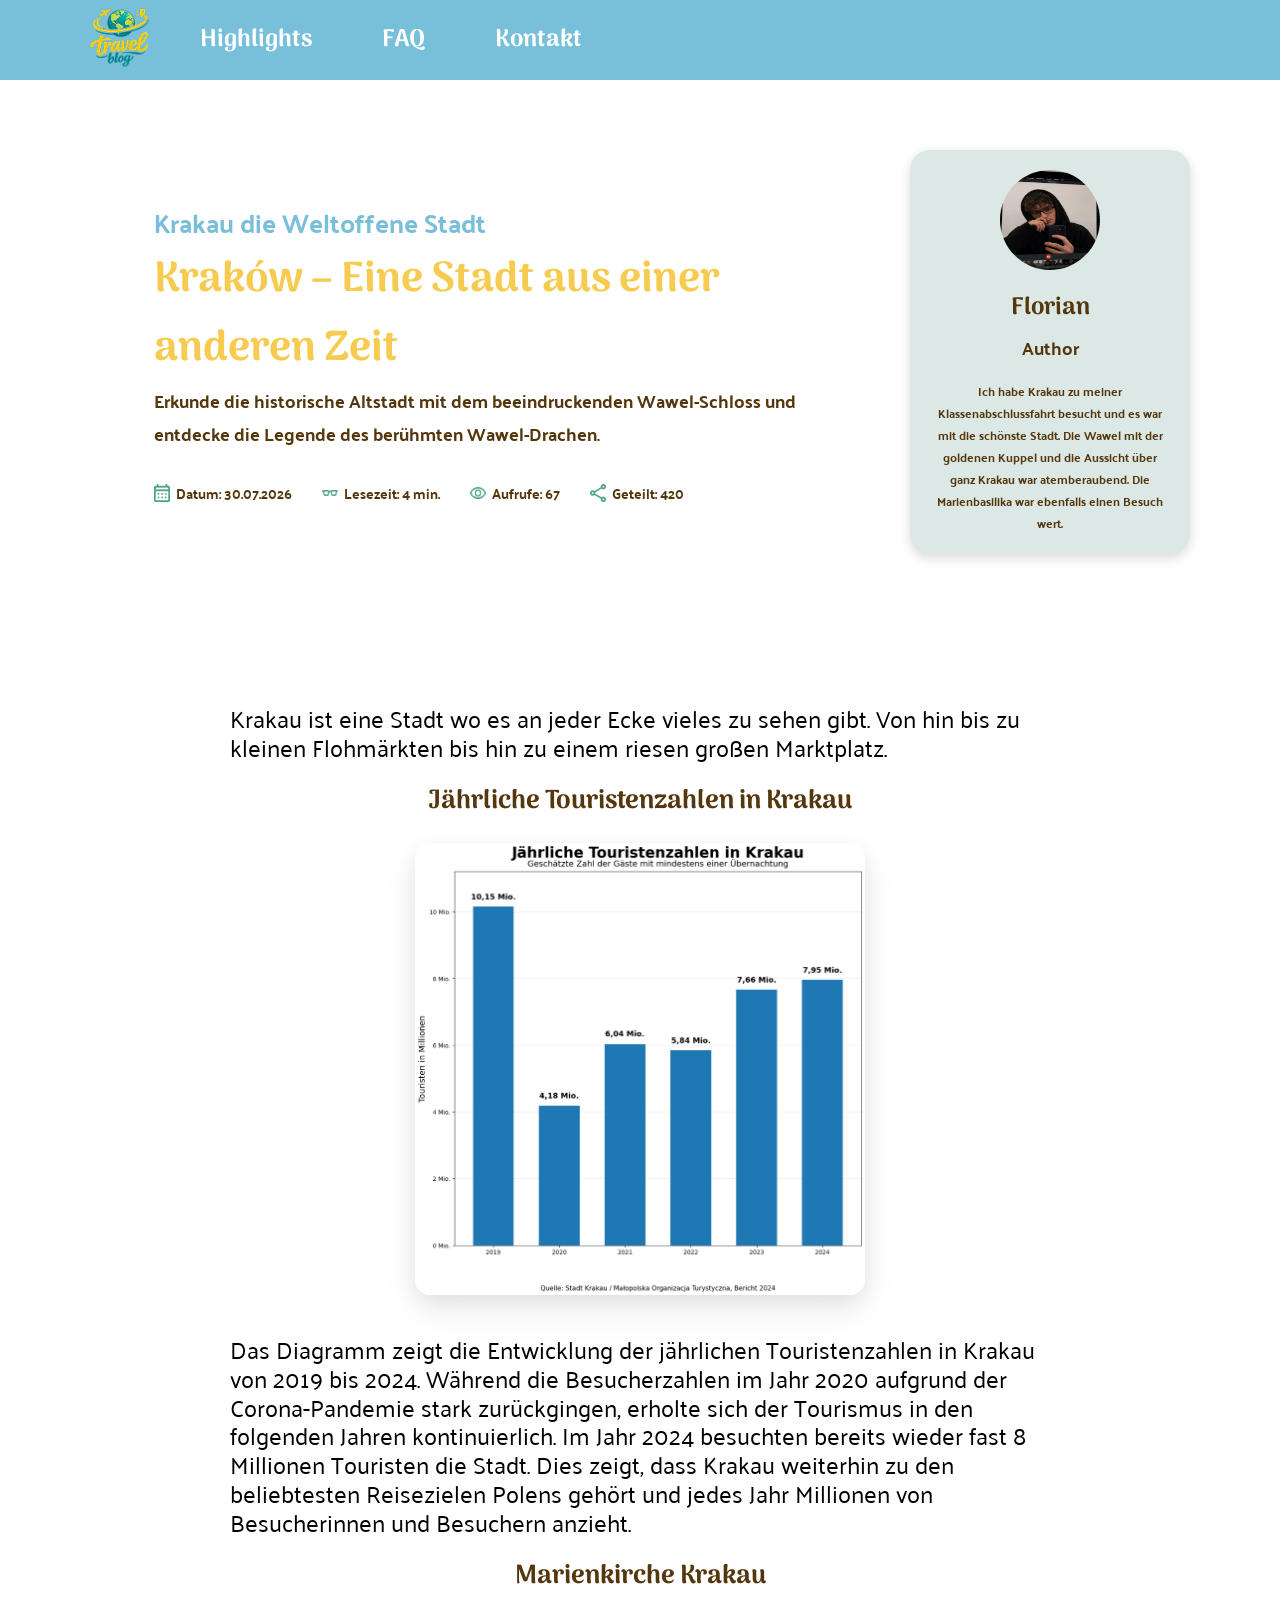
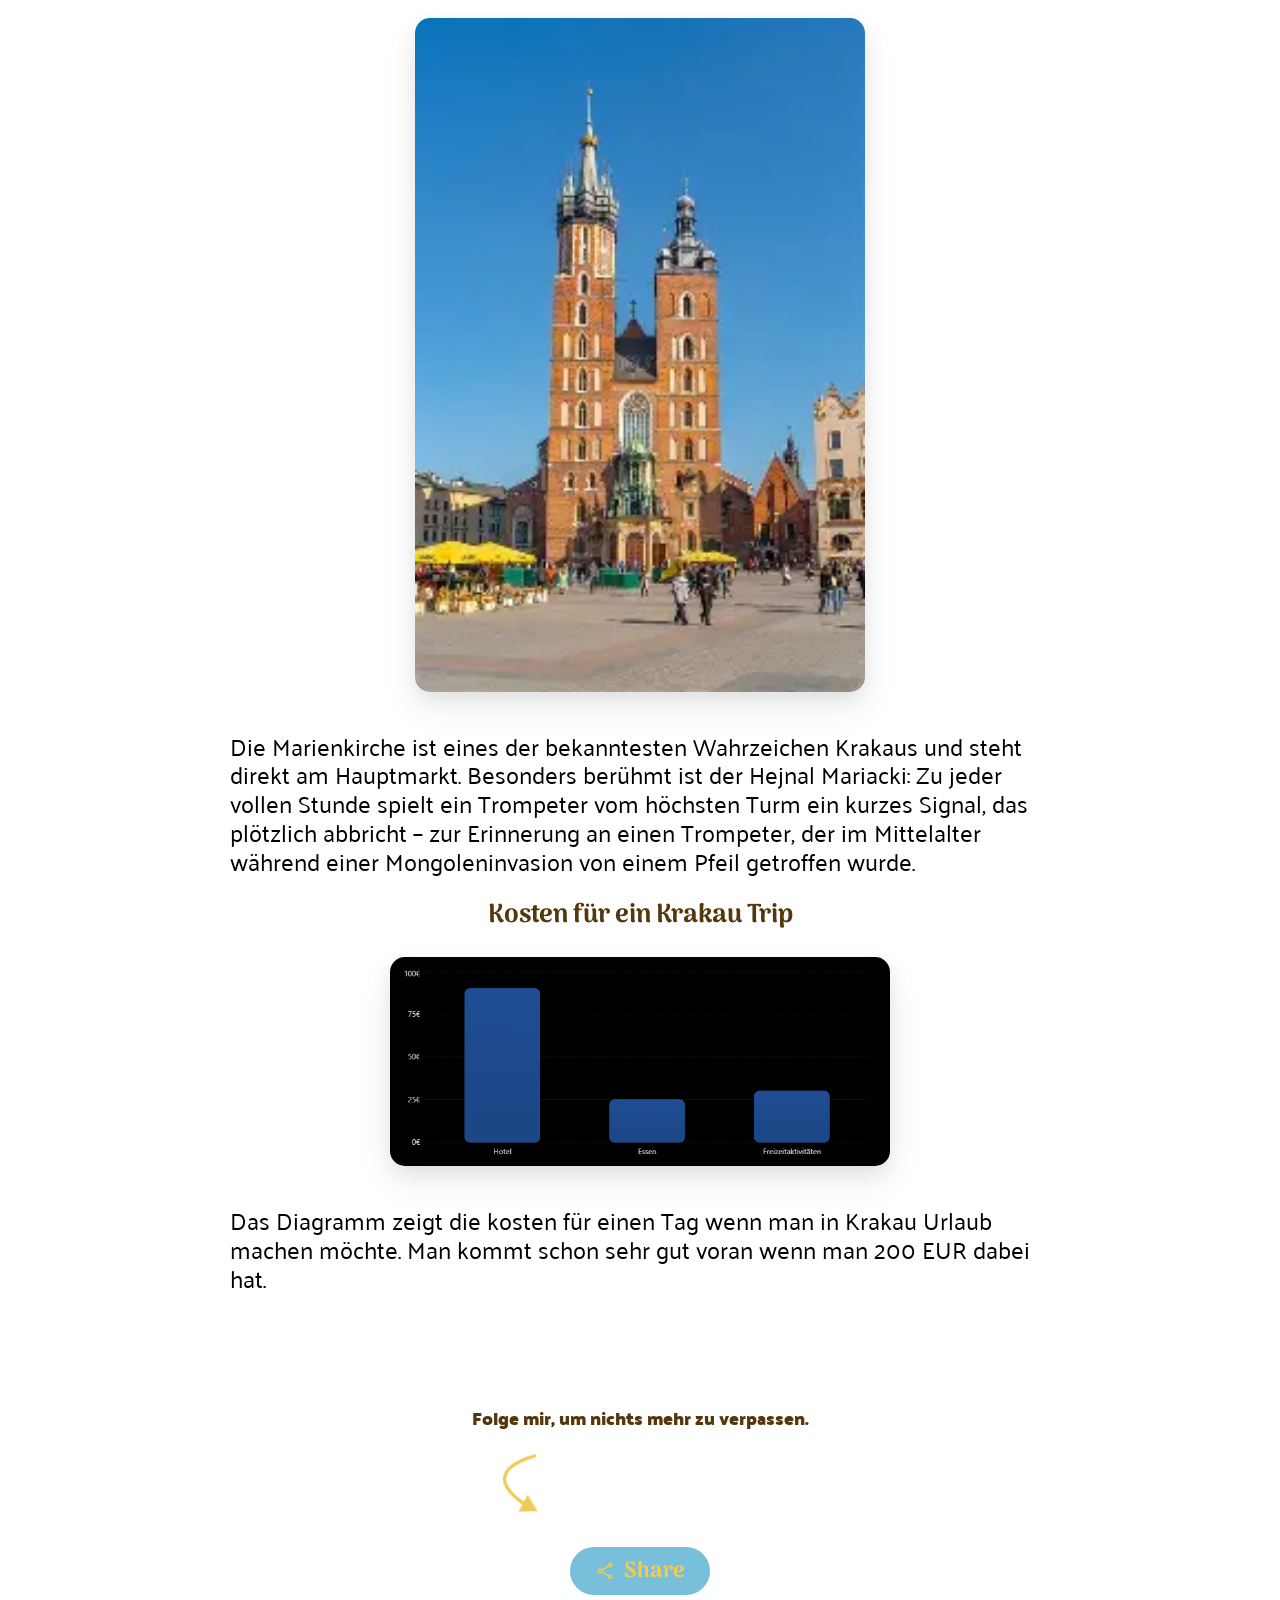
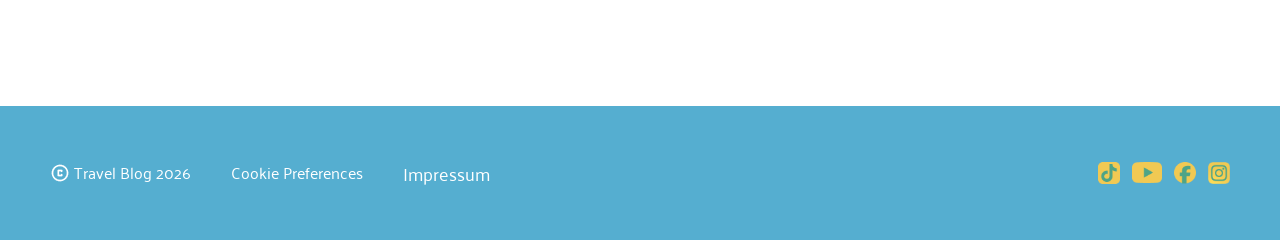
==== commit 1af8dfec: "changed Logo Header" ====
--- a/flo.html
+++ b/flo.html
@@ -12,19 +12,24 @@
 
 </head>
 
-<header>
-    <div class="header-content">
-    <img src="./assets/icons/travel-logo.png" alt="travel-logo">
-
-    <nav class="header-nav">
-        <a href="index.html">Highlights</a>
-        <a href="index.html">FAQ</a>
-        <a href="index.html">Kontakt</a>
-    </nav>
-    </div>
-</header>
 
 <body>
+
+    <body>
+    <header>
+        <div class="header-content">
+            
+             <a href="index.html">
+                <img src="./assets/icons/travel-logo.png" alt="Travel Blog Logo">
+            </a>
+
+            <nav class="header-nav">
+                <a href="index.html">Highlights</a>
+                <a href="index.html">FAQ</a>
+                <a href="index.html">Kontakt</a>
+            </nav>
+        </div>
+    </header>
 
     <div class="top-content">
 
--- a/style.css
+++ b/style.css
@@ -167,7 +167,7 @@
 
     overflow-x: hidden;
     scroll-snap-type: mandatory;
-    scroll-behavior: smooth;
+    scroll-behavior: auto;
     border-top-right-radius: 80px;
 }
 
@@ -500,6 +500,14 @@
 
 }
 
+.footer-mob a  {
+    color: white;
+    font-size: 16px;
+    font-family: "Palanquin";
+    text-decoration: none;
+
+}
+
 .footer-mob::before {
     content: "";
     position: absolute;
@@ -516,8 +524,10 @@
 
 .footer-text p {
     margin: 0;
-    font-size: 16px;
+    font-size: 18px;
     line-height: 1.2;
+    font-family: "Palanquin";
+
 }
 
 .copyright-text {
@@ -888,7 +898,7 @@
     header::before {
         left: 50%;
         right: auto;
-        width: 100vw;
+        width: 100dvw;
         transform: translateX(-50%);
     }
 
@@ -925,7 +935,7 @@
     .footer-mob::before {
         left: 50%;
         right: auto;
-        width: 100vw;
+        width: 100dvw;
         transform: translateX(-50%);
     }
 
@@ -936,11 +946,14 @@
         gap: 40px;
     }
 
-    .footer-mob p {
+    .footer-mob a {
         color: white;
         font-size: 18px;
         font-family: "Palanquin";
-    }
+        text-decoration: none;
+    }
+
+    
 
     .social-icons {
         display: flex;
@@ -1070,6 +1083,7 @@
 .impressum {
     padding: 20px;
     font-family: "Palanquin", sans-serif;
+    text-align: center;
 }
 
 .impressum h1 {
--- a/flo.css
+++ b/flo.css
@@ -49,7 +49,6 @@
 header {
     width: 100%;
     height: auto;
-    background-color: rgba(75, 169, 206, 0.747);
     display: block;
 }
 
@@ -86,7 +85,8 @@
     display: block;
     font-size: 14px;
     display: none;
-    transition: yellow 0.3s;
+    position: relative;
+    transition: yellow 0.2s ease;
 }
 
 .header-nav a:hover {
@@ -637,7 +637,7 @@
         display: block;
 
         width: 100%;
-        max-width: 700px;
+        max-width: 450px;
 
         height: auto;
 
@@ -897,7 +897,7 @@
         display: block;
 
         width: 100%;
-        max-width: 750px;
+        max-width: 450px;
         height: auto;
 
         margin-left: auto;
@@ -1218,7 +1218,7 @@
         display: block;
 
         width: 100%;
-        max-width: 750px;
+        max-width: 450px;
         height: auto;
 
         margin-left: auto;
@@ -1337,4 +1337,45 @@
         font-size: 18px;
         font-family: "Palanquin";
         text-decoration: none;
-    }+    }
+
+
+
+
+    @media screen and (min-width: 1281px) {
+    .header-nav a {
+        position: relative;
+    }
+
+    .header-nav a::after {
+        content: "";
+        position: absolute;
+        left: 50%;
+        bottom: -2px;
+        width: 115%;
+        height: 16px;
+        background-repeat: no-repeat;
+        background-position: center;
+        background-size: contain;
+        opacity: 0;
+        transform: translateX(-50%);
+        transition: opacity 0.2s ease;
+        pointer-events: none;
+    }
+
+    .header-nav a:nth-child(1)::after {
+        background-image: url("./assets/icons/highlights-hover.svg");
+    }
+
+    .header-nav a:nth-child(2)::after {
+        background-image: url("./assets/icons/faq-hover.svg");
+    }
+
+    .header-nav a:nth-child(3)::after {
+        background-image: url("./assets/icons/kontakt-hover.svg");
+    }
+
+    .header-nav a:hover::after {
+        opacity: 1;
+    }
+}
